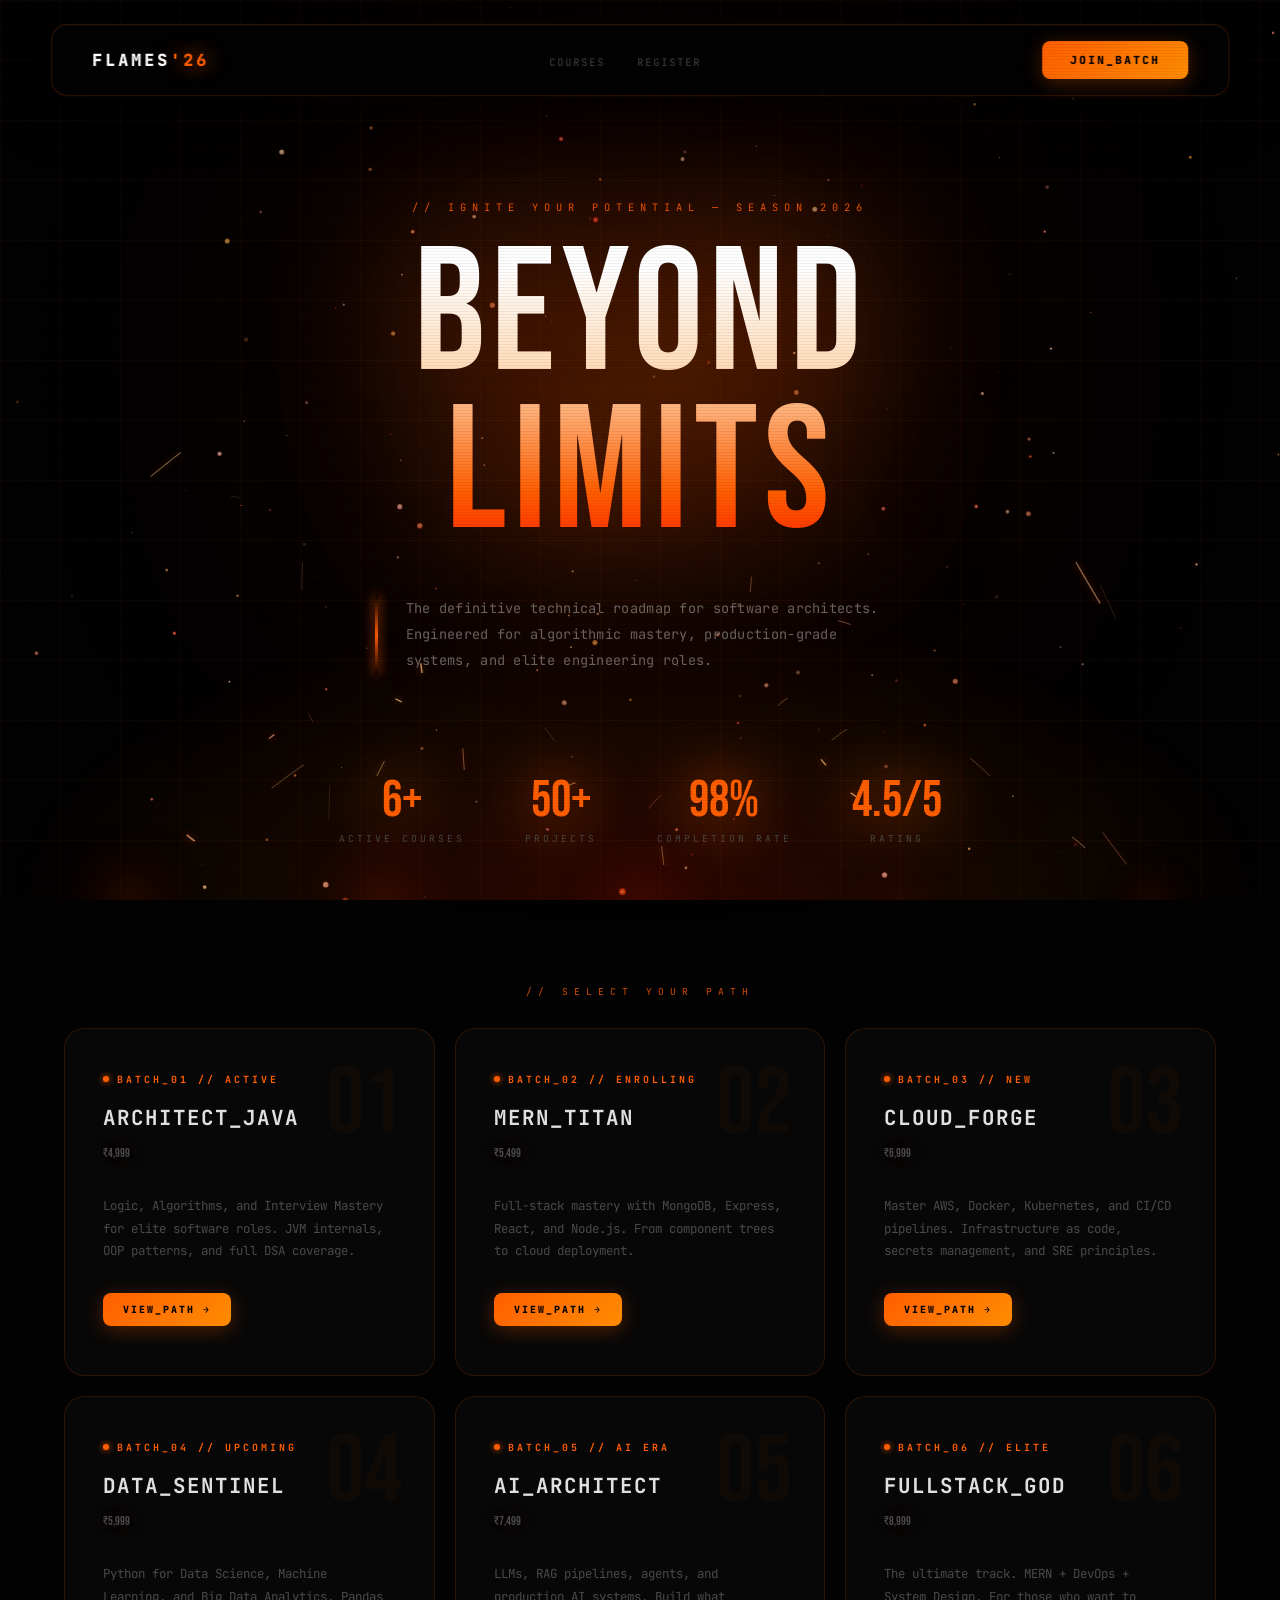
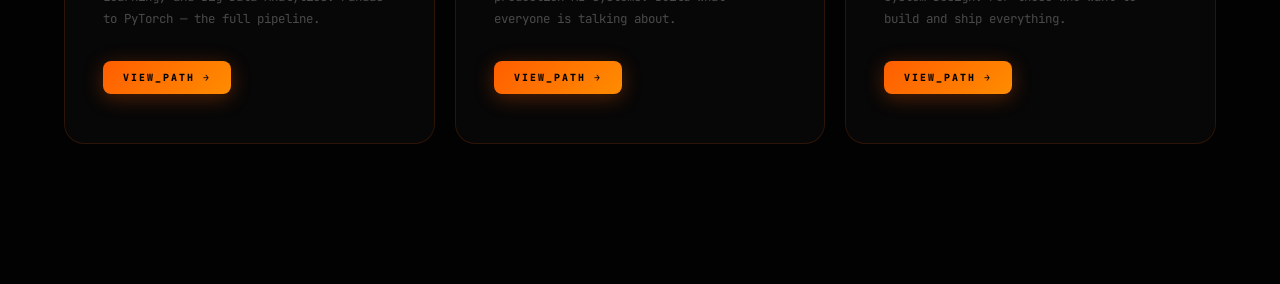
==== index.html @ cedbc9bb "intial commit" ====
<!DOCTYPE html>
<html lang="en">
<head>
    <meta charset="UTF-8">
    <meta name="viewport" content="width=device-width, initial-scale=1.0">
    <title>FLAMES '26 | Technical Hub</title>
    <link rel="stylesheet" href="style.css">
</head>
<body>
    <div class="fire-ground"></div>
    <canvas id="particles-engine"></canvas>

    <nav class="navbar">
        <div class="nav-container">
            <a href="index.html" class="brand-logo">FLAMES<span>'26</span></a>
            <ul class="nav-links">
                <li><a href="#courses">Courses</a></li>
                <li><a href="register.html">Register</a></li>
            </ul>
            <a href="register.html" class="btn-premium">JOIN_BATCH</a>
        </div>
    </nav>

    <header class="hero-section">
        <div class="hero-eyebrow">// Ignite Your Potential — Season 2026</div>
        <h1 class="magma-heading">BEYOND<br>LIMITS</h1>
        <div class="hero-content-wrapper">
            <div class="hero-accent-line"></div>
            <p class="hero-description">The definitive technical roadmap for software architects. Engineered for algorithmic mastery, production-grade systems, and elite engineering roles.</p>
        </div>
        <div class="hero-stats">
            <div class="stat-item">
                <span class="stat-num">6+</span>
                <span class="stat-label">Active Courses</span>
            </div>
            <div class="stat-item">
                <span class="stat-num">50+</span>
                <span class="stat-label">Projects</span>
            </div>
            <div class="stat-item">
                <span class="stat-num">98%</span>
                <span class="stat-label">Completion Rate</span>
            </div>
            <div class="stat-item">
                <span class="stat-num">4.5/5</span>
                <span class="stat-label">Rating</span>
            </div>
        </div>
    </header>

    <div class="section-label" id="courses">// SELECT YOUR PATH</div>

    <section class="fuel-grid-section">
        <div class="fuel-bento-grid">

            <a href="java-dsa.html" class="fuel-card">
                <span class="card-number">01</span>
                <div class="card-meta"><span class="card-dot"></span>BATCH_01 // ACTIVE</div>
                <h3>ARCHITECT_JAVA</h3>
                <p class="price-tag">₹4,999</p>
                <p>Logic, Algorithms, and Interview Mastery for elite software roles. JVM internals, OOP patterns, and full DSA coverage.</p>
                <div class="btn-premium small-btn">VIEW_PATH →</div>
            </a>

            <a href="mern.html" class="fuel-card">
                <span class="card-number">02</span>
                <div class="card-meta"><span class="card-dot"></span>BATCH_02 // ENROLLING</div>
                <h3>MERN_TITAN</h3>
                <p class="price-tag">₹5,499</p>
                <p>Full-stack mastery with MongoDB, Express, React, and Node.js. From component trees to cloud deployment.</p>
                <div class="btn-premium small-btn">VIEW_PATH →</div>
            </a>

            <a href="devops.html" class="fuel-card">
                <span class="card-number">03</span>
                <div class="card-meta"><span class="card-dot"></span>BATCH_03 // NEW</div>
                <h3>CLOUD_FORGE</h3>
                <p class="price-tag">₹6,999</p>
                <p>Master AWS, Docker, Kubernetes, and CI/CD pipelines. Infrastructure as code, secrets management, and SRE principles.</p>
                <div class="btn-premium small-btn">VIEW_PATH →</div>
            </a>

            <a href="python.html" class="fuel-card">
                <span class="card-number">04</span>
                <div class="card-meta"><span class="card-dot"></span>BATCH_04 // UPCOMING</div>
                <h3>DATA_SENTINEL</h3>
                <p class="price-tag">₹5,999</p>
                <p>Python for Data Science, Machine Learning, and Big Data Analytics. Pandas to PyTorch — the full pipeline.</p>
                <div class="btn-premium small-btn">VIEW_PATH →</div>
            </a>

            <a href="ai.html" class="fuel-card">
                <span class="card-number">05</span>
                <div class="card-meta"><span class="card-dot"></span>BATCH_05 // AI ERA</div>
                <h3>AI_ARCHITECT</h3>
                <p class="price-tag">₹7,499</p>
                <p>LLMs, RAG pipelines, agents, and production AI systems. Build what everyone is talking about.</p>
                <div class="btn-premium small-btn">VIEW_PATH →</div>
            </a>

            <a href="fullstack.html" class="fuel-card">
                <span class="card-number">06</span>
                <div class="card-meta"><span class="card-dot"></span>BATCH_06 // ELITE</div>
                <h3>FULLSTACK_GOD</h3>
                <p class="price-tag">₹8,999</p>
                <p>The ultimate track. MERN + DevOps + System Design. For those who want to build and ship everything.</p>
                <div class="btn-premium small-btn">VIEW_PATH →</div>
            </a>

        </div>
    </section>

    <script src="script.js"></script>
</body>
</html>
---- style.css ----
@import url('https://fonts.googleapis.com/css2?family=JetBrains+Mono:wght@400;700;800;900&family=Bebas+Neue&display=swap');

:root {
    --magma: #ff5e00;
    --magma-hot: #ff8c00;
    --magma-core: #ff2200;
    --magma-glow: rgba(255, 94, 0, 0.5);
    --magma-soft: rgba(255, 94, 0, 0.12);
    --bg: #020202;
    --card-bg: rgba(8, 8, 8, 0.9);
    --card-border: rgba(255, 94, 0, 0.15);
    --mono: 'JetBrains Mono', ui-monospace, monospace;
    --display: 'Bebas Neue', sans-serif;
}

* { margin: 0; padding: 0; box-sizing: border-box; }
html { scroll-behavior: smooth; }

body {
    background-color: var(--bg);
    color: #fff;
    font-family: var(--mono);
    overflow-x: hidden;
    min-height: 100vh;
}

/* Deep space grid background */
body::before {
    content: "";
    position: fixed; inset: 0;
    background-image: 
        linear-gradient(rgba(255, 94, 0, 0.03) 1px, transparent 1px),
        linear-gradient(90deg, rgba(255, 94, 0, 0.03) 1px, transparent 1px),
        linear-gradient(rgba(255, 94, 0, 0.01) 1px, transparent 1px),
        linear-gradient(90deg, rgba(255, 94, 0, 0.01) 1px, transparent 1px);
    background-size: 60px 60px, 60px 60px, 12px 12px, 12px 12px;
    pointer-events: none; z-index: 0;
}

/* CRT scanlines */
body::after {
    content: "";
    position: fixed; top: 0; left: 0;
    width: 100vw; height: 100vh;
    background: repeating-linear-gradient(0deg, rgba(0,0,0,0.06) 0px, rgba(0,0,0,0.06) 1px, transparent 1px, transparent 3px);
    pointer-events: none; z-index: 9999;
}

/* Radial ember glow at bottom */
.fire-ground {
    position: fixed;
    bottom: 0; left: 0; right: 0;
    height: 300px;
    background: radial-gradient(ellipse at 50% 100%, rgba(255,40,0,0.18) 0%, rgba(255,94,0,0.07) 40%, transparent 70%);
    pointer-events: none;
    z-index: 0;
}

@keyframes cardEntry {
    from { opacity: 0; transform: translateY(60px) scale(0.95) rotateX(8deg); }
    to { opacity: 1; transform: translateY(0) scale(1) rotateX(0deg); }
}
@keyframes flicker {
    0%, 92%, 100% { opacity: 1; }
    93% { opacity: 0.75; }
    95% { opacity: 1; }
    97% { opacity: 0.85; }
    98% { opacity: 1; }
}
@keyframes glowPulse {
    0%, 100% { box-shadow: 0 0 6px var(--magma), 0 0 12px rgba(255,94,0,0.4); opacity: 1; }
    50% { box-shadow: 0 0 18px var(--magma), 0 0 40px rgba(255,94,0,0.5), 0 0 80px rgba(255,40,0,0.2); opacity: 0.7; }
}
@keyframes floatY {
    0%, 100% { transform: translateY(0px); }
    50% { transform: translateY(-8px); }
}
@keyframes emberRise {
    0% { transform: translateY(0) scale(1); opacity: 0.8; }
    100% { transform: translateY(-120px) scale(0); opacity: 0; }
}

/* NAV */
.navbar {
    height: 72px; width: 92%; max-width: 1300px; position: fixed;
    top: 24px; left: 50%; transform: translateX(-50%); z-index: 1000;
    display: flex; align-items: center; border-radius: 16px;
    border: 1px solid rgba(255, 94, 0, 0.18);
    background: rgba(3, 3, 3, 0.8); backdrop-filter: blur(40px);
    box-shadow: 0 4px 60px rgba(0,0,0,0.8), 0 0 0 1px rgba(255,94,0,0.05), inset 0 1px 0 rgba(255,255,255,0.03);
}
.nav-container { width: 100%; padding: 0 40px; display: flex; justify-content: space-between; align-items: center; }
.brand-logo { font-size: 1.05rem; font-weight: 900; text-decoration: none; color: #fff; font-family: var(--mono); letter-spacing: 3px; animation: flicker 10s infinite; }
.brand-logo span { color: var(--magma); text-shadow: 0 0 20px var(--magma); }
.nav-links { display: flex; gap: 32px; list-style: none; align-items: center; }
.nav-links a { color: #444; text-decoration: none; font-size: 0.65rem; letter-spacing: 2px; text-transform: uppercase; transition: color 0.3s; font-family: var(--mono); }
.nav-links a:hover { color: var(--magma); text-shadow: 0 0 10px var(--magma); }

/* HERO */
.hero-section { 
    padding: 200px 5% 80px; text-align: center; 
    display: flex; flex-direction: column; align-items: center; position: relative; 
    perspective: 1000px;
}
.hero-eyebrow { 
    font-family: var(--mono); font-size: 0.65rem; letter-spacing: 6px; 
    color: var(--magma); text-transform: uppercase; margin-bottom: 24px; 
    opacity: 0.9;
    text-shadow: 0 0 20px rgba(255,94,0,0.6);
}
.magma-heading { 
    font-family: var(--display);
    font-size: clamp(5rem, 16vw, 11rem); font-weight: 400; letter-spacing: 6px; 
    text-transform: uppercase; margin-bottom: 40px; line-height: 0.9;
    background: linear-gradient(to bottom, #ffffff 10%, #ffddbb 40%, var(--magma) 80%, #ff2200 100%);
    -webkit-background-clip: text; -webkit-text-fill-color: transparent;
    filter: drop-shadow(0 0 80px rgba(255,94,0,0.6)) drop-shadow(0 0 160px rgba(255,40,0,0.3));
    animation: flicker 12s infinite;
}
.hero-content-wrapper { display: flex; align-items: center; justify-content: center; gap: 28px; max-width: 700px; margin: 0 auto 50px; }
.hero-accent-line { width: 3px; height: 80px; background: linear-gradient(to bottom, transparent, var(--magma), transparent); flex-shrink: 0; box-shadow: 0 0 12px var(--magma); }
.hero-description { color: #666; text-align: left; font-size: 0.85rem; line-height: 1.9; max-width: 500px; letter-spacing: 0.3px; }

.hero-stats { display: flex; gap: 60px; margin-top: 50px; }
.stat-item { text-align: center; position: relative; }
.stat-num { 
    font-family: var(--display); font-size: 3.2rem; color: var(--magma); display: block; line-height: 1; 
    filter: drop-shadow(0 0 30px rgba(255,94,0,0.8));
    animation: floatY 4s ease-in-out infinite;
}
.stat-item:nth-child(2) .stat-num { animation-delay: 0.5s; }
.stat-item:nth-child(3) .stat-num { animation-delay: 1s; }
.stat-label { font-size: 0.6rem; letter-spacing: 3px; color: #444; text-transform: uppercase; margin-top: 6px; display: block; }

.section-label { text-align: center; font-size: 0.6rem; letter-spacing: 6px; color: var(--magma); text-transform: uppercase; padding: 60px 0 30px; opacity: 0.8; text-shadow: 0 0 20px rgba(255,94,0,0.4); }

/* BENTO GRID */
.fuel-grid-section { padding: 0 5% 140px; max-width: 1300px; margin: 0 auto; position: relative; }
.fuel-bento-grid { display: grid; grid-template-columns: repeat(3, 1fr); gap: 20px; }

.fuel-card { 
    background: var(--card-bg); 
    border: 1px solid var(--card-border); 
    padding: 44px 38px; border-radius: 20px; 
    transition: 0.5s cubic-bezier(0.16, 1, 0.3, 1);
    backdrop-filter: blur(20px); text-decoration: none; display: block;
    animation: cardEntry 0.9s cubic-bezier(0.2, 1, 0.3, 1) backwards;
    position: relative; overflow: hidden;
    transform-style: preserve-3d;
    perspective: 800px;
}

/* Top edge glow line */
.fuel-card::before {
    content: ""; position: absolute; top: 0; left: 10%; right: 10%; height: 1px;
    background: linear-gradient(90deg, transparent, var(--magma), transparent);
    opacity: 0; transition: opacity 0.4s;
    box-shadow: 0 0 8px var(--magma);
}

/* Inner ember radial */
.fuel-card::after {
    content: ""; position: absolute; inset: 0;
    background: radial-gradient(ellipse at 50% 110%, rgba(255,60,0,0.12) 0%, rgba(255,94,0,0.04) 40%, transparent 70%);
    opacity: 0; transition: opacity 0.5s; pointer-events: none;
}

.fuel-card:hover { 
    border-color: rgba(255,94,0,0.4); 
    transform: translateY(-14px) scale(1.02) rotateX(2deg); 
    box-shadow: 
        0 40px 100px rgba(0,0,0,0.95), 
        0 0 60px rgba(255,94,0,0.12),
        0 0 120px rgba(255,40,0,0.05),
        inset 0 1px 0 rgba(255,140,0,0.1);
}
.fuel-card:hover::before { opacity: 1; }
.fuel-card:hover::after { opacity: 1; }

.card-number { 
    position: absolute; top: 28px; right: 32px; 
    font-family: var(--display); font-size: 6rem; 
    color: rgba(255,94,0,0.04); line-height: 1; transition: color 0.4s; 
    user-select: none;
}
.fuel-card:hover .card-number { color: rgba(255,94,0,0.1); }

.card-meta { color: var(--magma); font-family: var(--mono); font-size: 0.62rem; font-weight: 700; letter-spacing: 3px; margin-bottom: 18px; display: flex; align-items: center; gap: 8px; }
.card-dot { width: 6px; height: 6px; background: var(--magma); border-radius: 50%; animation: glowPulse 2s infinite; flex-shrink: 0; box-shadow: 0 0 6px var(--magma); }

.price-tag { color: #fff; font-family: var(--display); font-size: 2.4rem; margin-bottom: 8px; text-shadow: 0 0 30px rgba(255,94,0,0.3); }
.fuel-card h3 { font-size: 1.3rem; margin-bottom: 12px; font-family: var(--mono); color: #e0e0e0; letter-spacing: 2px; }
.fuel-card p { color: #4a4a4a; font-size: 0.78rem; line-height: 1.8; margin-bottom: 30px; }

.btn-premium {
    background: linear-gradient(135deg, var(--magma), #ff8c00);
    color: #000; border: none; border-radius: 8px;
    font-weight: 900; font-family: var(--mono); padding: 12px 28px;
    text-decoration: none; display: inline-block; font-size: 0.7rem;
    letter-spacing: 2px; transition: 0.3s; cursor: pointer; text-transform: uppercase;
    box-shadow: 0 4px 20px rgba(255,94,0,0.3);
    position: relative; overflow: hidden;
}
.btn-premium::before {
    content: ""; position: absolute; top: 0; left: -100%; width: 100%; height: 100%;
    background: linear-gradient(90deg, transparent, rgba(255,255,255,0.25), transparent);
    transition: left 0.4s;
}
.btn-premium:hover { 
    background: linear-gradient(135deg, #fff, #ffddaa);
    box-shadow: 0 0 40px rgba(255,94,0,0.5), 0 0 80px rgba(255,40,0,0.2); 
    transform: translateY(-2px); 
}
.btn-premium:hover::before { left: 100%; }
.small-btn { padding: 10px 20px; font-size: 0.62rem; }
.btn-premium.small { padding: 10px 22px; font-size: 0.65rem; }

.fuel-card:nth-child(1) { animation-delay: 0.1s; }
.fuel-card:nth-child(2) { animation-delay: 0.2s; }
.fuel-card:nth-child(3) { animation-delay: 0.3s; }
.fuel-card:nth-child(4) { animation-delay: 0.4s; }
.fuel-card:nth-child(5) { animation-delay: 0.5s; }
.fuel-card:nth-child(6) { animation-delay: 0.6s; }

#particles-engine { position: fixed; inset: 0; z-index: -1; pointer-events: none; opacity: 0.9; }

@media (max-width: 1024px) { .fuel-bento-grid { grid-template-columns: repeat(2, 1fr); } }
@media (max-width: 640px) {
    .fuel-bento-grid { grid-template-columns: 1fr; }
    .magma-heading { font-size: clamp(4rem, 20vw, 7rem); }
    .hero-stats { gap: 30px; }
    .nav-links { display: none; }
}
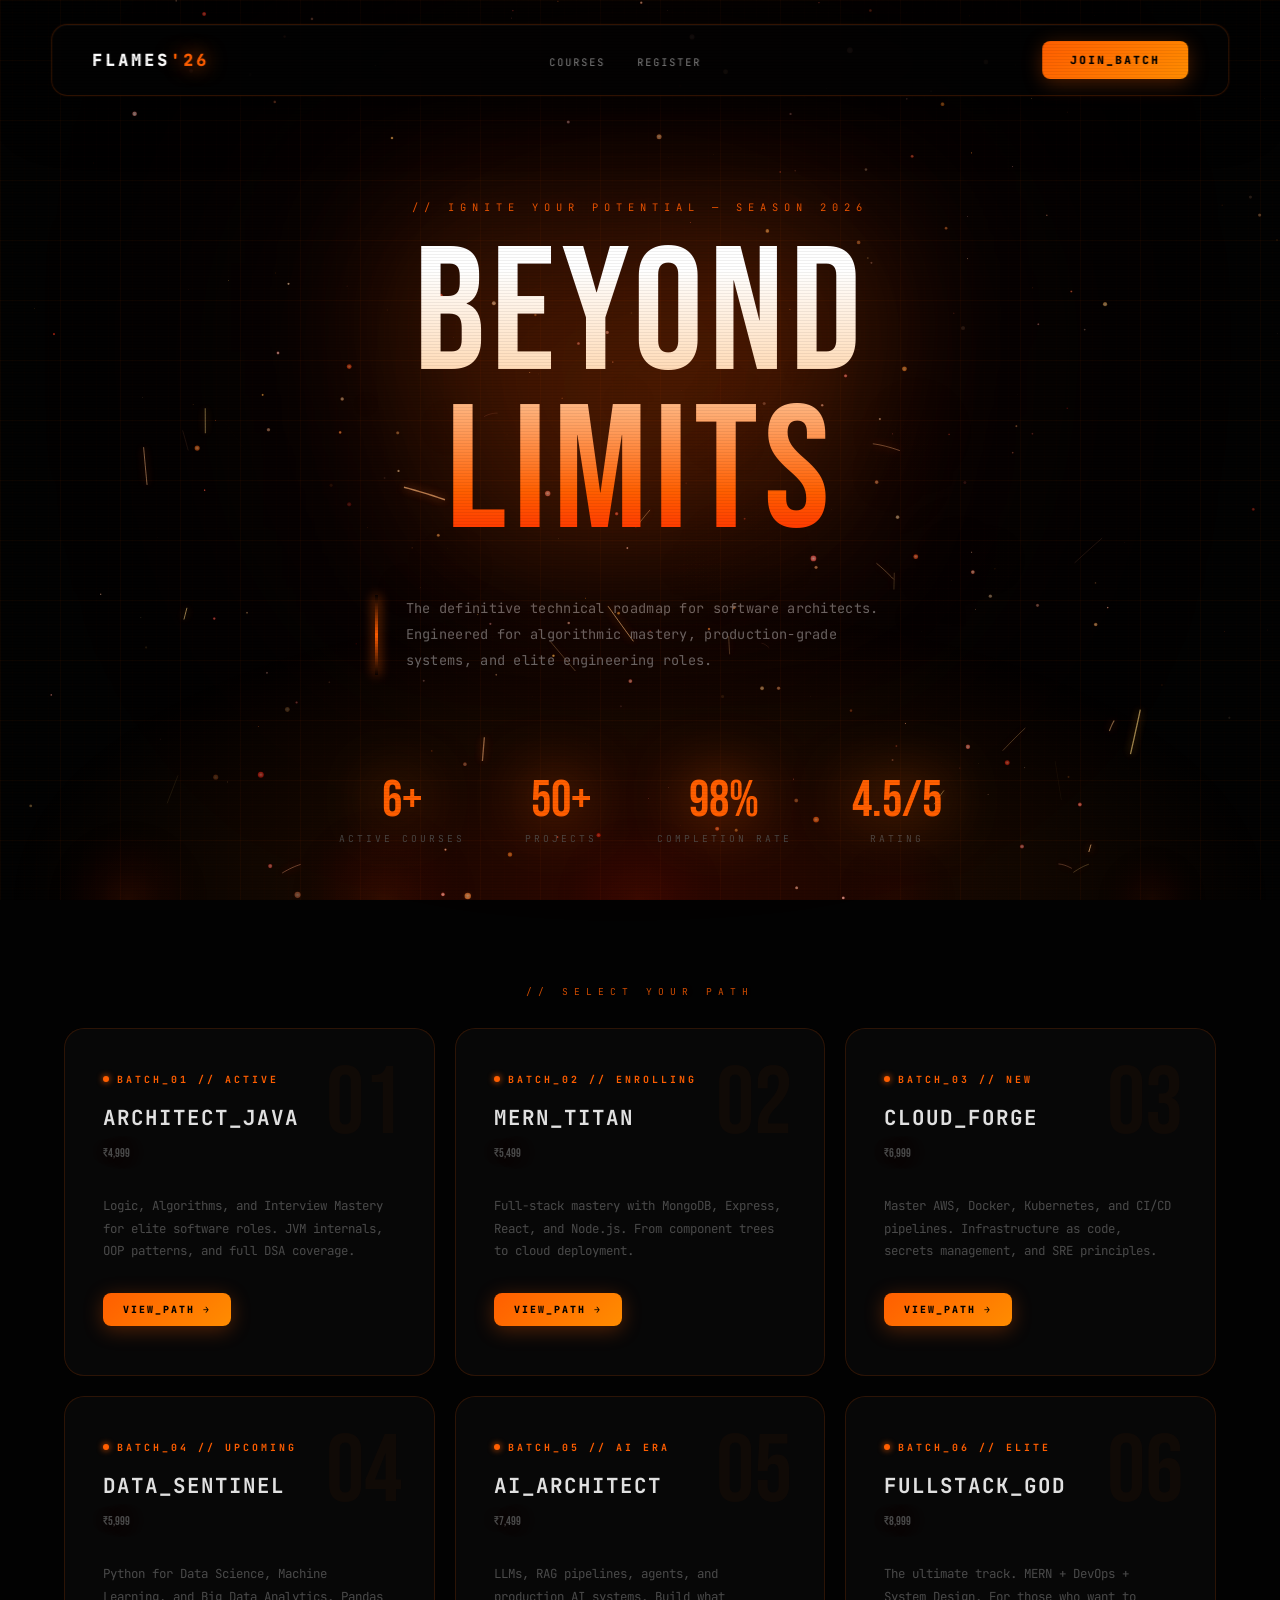
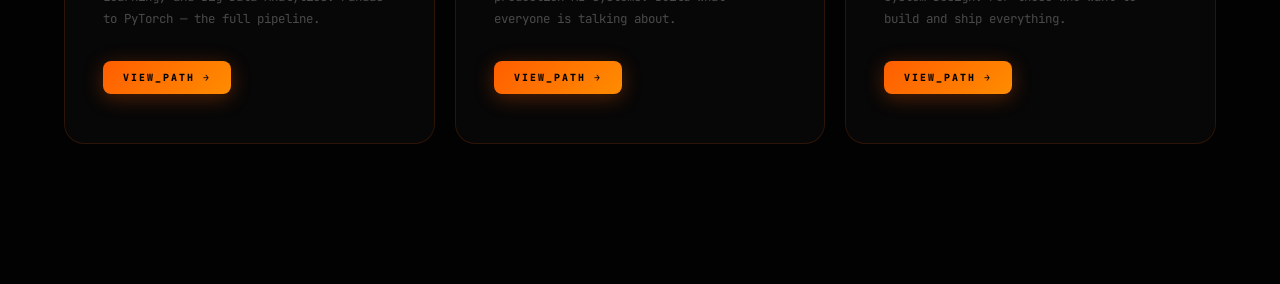
==== commit 5b0417a7: "feat: implement responsive navigation menu and update global layout styles" ====
--- a/index.html
+++ b/index.html
@@ -13,11 +13,19 @@
     <nav class="navbar">
         <div class="nav-container">
             <a href="index.html" class="brand-logo">FLAMES<span>'26</span></a>
+            
+            <div class="nav-toggle" id="mobile-menu">
+                <span class="bar"></span>
+                <span class="bar"></span>
+                <span class="bar"></span>
+            </div>
+
             <ul class="nav-links">
                 <li><a href="#courses">Courses</a></li>
                 <li><a href="register.html">Register</a></li>
+                <li class="mobile-only"><a href="register.html" class="btn-premium">JOIN_BATCH</a></li>
             </ul>
-            <a href="register.html" class="btn-premium">JOIN_BATCH</a>
+            <a href="register.html" class="btn-premium nav-cta">JOIN_BATCH</a>
         </div>
     </nav>
 
--- a/style.css
+++ b/style.css
@@ -14,13 +14,17 @@
 }
 
 * { margin: 0; padding: 0; box-sizing: border-box; }
-html { scroll-behavior: smooth; }
+html, body {
+    overflow-x: hidden;
+    width: 100%;
+    margin: 0;
+    padding: 0;
+}
 
 body {
     background-color: var(--bg);
     color: #fff;
     font-family: var(--mono);
-    overflow-x: hidden;
     min-height: 100vh;
 }
 
@@ -86,15 +90,22 @@
     top: 24px; left: 50%; transform: translateX(-50%); z-index: 1000;
     display: flex; align-items: center; border-radius: 16px;
     border: 1px solid rgba(255, 94, 0, 0.18);
-    background: rgba(3, 3, 3, 0.8); backdrop-filter: blur(40px);
+    background: rgba(3, 3, 3, 0.8); 
+    -webkit-backdrop-filter: blur(40px);
+    backdrop-filter: blur(40px);
     box-shadow: 0 4px 60px rgba(0,0,0,0.8), 0 0 0 1px rgba(255,94,0,0.05), inset 0 1px 0 rgba(255,255,255,0.03);
+    transition: all 0.4s cubic-bezier(0.16, 1, 0.3, 1);
 }
 .nav-container { width: 100%; padding: 0 40px; display: flex; justify-content: space-between; align-items: center; }
 .brand-logo { font-size: 1.05rem; font-weight: 900; text-decoration: none; color: #fff; font-family: var(--mono); letter-spacing: 3px; animation: flicker 10s infinite; }
 .brand-logo span { color: var(--magma); text-shadow: 0 0 20px var(--magma); }
 .nav-links { display: flex; gap: 32px; list-style: none; align-items: center; }
-.nav-links a { color: #444; text-decoration: none; font-size: 0.65rem; letter-spacing: 2px; text-transform: uppercase; transition: color 0.3s; font-family: var(--mono); }
-.nav-links a:hover { color: var(--magma); text-shadow: 0 0 10px var(--magma); }
+.nav-links a { color: #fff; opacity: 0.5; text-decoration: none; font-size: 0.65rem; letter-spacing: 2px; text-transform: uppercase; transition: all 0.3s; font-family: var(--mono); }
+.nav-links a:hover { opacity: 1; color: var(--magma); text-shadow: 0 0 10px var(--magma); }
+
+.nav-toggle { display: none; cursor: pointer; flex-direction: column; gap: 4px; }
+.nav-toggle .bar { width: 20px; height: 1.5px; background: #fff; transition: 0.3s; }
+.mobile-only { display: none; }
 
 /* HERO */
 .hero-section { 
@@ -113,15 +124,26 @@
     font-size: clamp(5rem, 16vw, 11rem); font-weight: 400; letter-spacing: 6px; 
     text-transform: uppercase; margin-bottom: 40px; line-height: 0.9;
     background: linear-gradient(to bottom, #ffffff 10%, #ffddbb 40%, var(--magma) 80%, #ff2200 100%);
-    -webkit-background-clip: text; -webkit-text-fill-color: transparent;
+    -webkit-background-clip: text; 
+    background-clip: text;
+    -webkit-text-fill-color: transparent;
     filter: drop-shadow(0 0 80px rgba(255,94,0,0.6)) drop-shadow(0 0 160px rgba(255,40,0,0.3));
     animation: flicker 12s infinite;
+    max-width: 100vw;
+    overflow: hidden;
 }
 .hero-content-wrapper { display: flex; align-items: center; justify-content: center; gap: 28px; max-width: 700px; margin: 0 auto 50px; }
 .hero-accent-line { width: 3px; height: 80px; background: linear-gradient(to bottom, transparent, var(--magma), transparent); flex-shrink: 0; box-shadow: 0 0 12px var(--magma); }
 .hero-description { color: #666; text-align: left; font-size: 0.85rem; line-height: 1.9; max-width: 500px; letter-spacing: 0.3px; }
 
-.hero-stats { display: flex; gap: 60px; margin-top: 50px; }
+.hero-stats { 
+    display: flex; 
+    gap: 60px; 
+    margin-top: 50px; 
+    flex-wrap: wrap;
+    justify-content: center;
+    max-width: 100vw;
+}
 .stat-item { text-align: center; position: relative; }
 .stat-num { 
     font-family: var(--display); font-size: 3.2rem; color: var(--magma); display: block; line-height: 1; 
@@ -143,7 +165,9 @@
     border: 1px solid var(--card-border); 
     padding: 44px 38px; border-radius: 20px; 
     transition: 0.5s cubic-bezier(0.16, 1, 0.3, 1);
-    backdrop-filter: blur(20px); text-decoration: none; display: block;
+    -webkit-backdrop-filter: blur(20px);
+    backdrop-filter: blur(20px);
+    text-decoration: none; display: block;
     animation: cardEntry 0.9s cubic-bezier(0.2, 1, 0.3, 1) backwards;
     position: relative; overflow: hidden;
     transform-style: preserve-3d;
@@ -181,6 +205,7 @@
     position: absolute; top: 28px; right: 32px; 
     font-family: var(--display); font-size: 6rem; 
     color: rgba(255,94,0,0.04); line-height: 1; transition: color 0.4s; 
+    -webkit-user-select: none;
     user-select: none;
 }
 .fuel-card:hover .card-number { color: rgba(255,94,0,0.1); }
@@ -224,10 +249,58 @@
 
 #particles-engine { position: fixed; inset: 0; z-index: -1; pointer-events: none; opacity: 0.9; }
 
-@media (max-width: 1024px) { .fuel-bento-grid { grid-template-columns: repeat(2, 1fr); } }
-@media (max-width: 640px) {
+@media (max-width: 1024px) { 
+    .fuel-bento-grid { grid-template-columns: repeat(2, 1fr); } 
+}
+
+@media (max-width: 768px) {
+    .navbar { top: 12px; width: 95%; height: 64px; }
+    .nav-container { padding: 0 24px; }
+    
+    .nav-toggle { display: flex; order: 2; }
+    .nav-cta { display: none !important; }
+    
+    .nav-links {
+        position: fixed;
+        top: 0; right: -100%;
+        width: 100%; height: 100vh;
+        background: rgba(2, 2, 2, 0.98);
+        -webkit-backdrop-filter: blur(20px);
+        backdrop-filter: blur(20px);
+        flex-direction: column;
+        justify-content: center;
+        gap: 40px;
+        transition: 0.5s cubic-bezier(0.16, 1, 0.3, 1);
+        z-index: 1001;
+    }
+    
+    .nav-links.active { right: 0; }
+    
+    .nav-links a { font-size: 1.2rem; opacity: 0.8; }
+    .mobile-only { display: block; margin-top: 20px; }
+    
+    .nav-toggle.active .bar:nth-child(1) { transform: translateY(5.5px) rotate(45deg); }
+    .nav-toggle.active .bar:nth-child(2) { opacity: 0; }
+    .nav-toggle.active .bar:nth-child(3) { transform: translateY(-5.5px) rotate(-45deg); }
+
+    .hero-section { padding: 160px 6% 60px; }
+    .hero-content-wrapper { flex-direction: column; text-align: center; gap: 20px; }
+    .hero-accent-line { width: 80px; height: 3px; }
+    .hero-description { text-align: center; font-size: 0.8rem; }
+    
+    .hero-stats { 
+        display: grid; 
+        grid-template-columns: repeat(2, 1fr); 
+        gap: 30px; 
+        width: 100%;
+        max-width: 400px;
+    }
+    .stat-num { font-size: 2.4rem; }
+}
+
+@media (max-width: 480px) {
+    .magma-heading { font-size: clamp(3.5rem, 22vw, 6rem); }
+    .hero-stats { grid-template-columns: 1fr; gap: 20px; }
     .fuel-bento-grid { grid-template-columns: 1fr; }
-    .magma-heading { font-size: clamp(4rem, 20vw, 7rem); }
-    .hero-stats { gap: 30px; }
-    .nav-links { display: none; }
-}
+    .fuel-card { padding: 32px 24px; }
+}
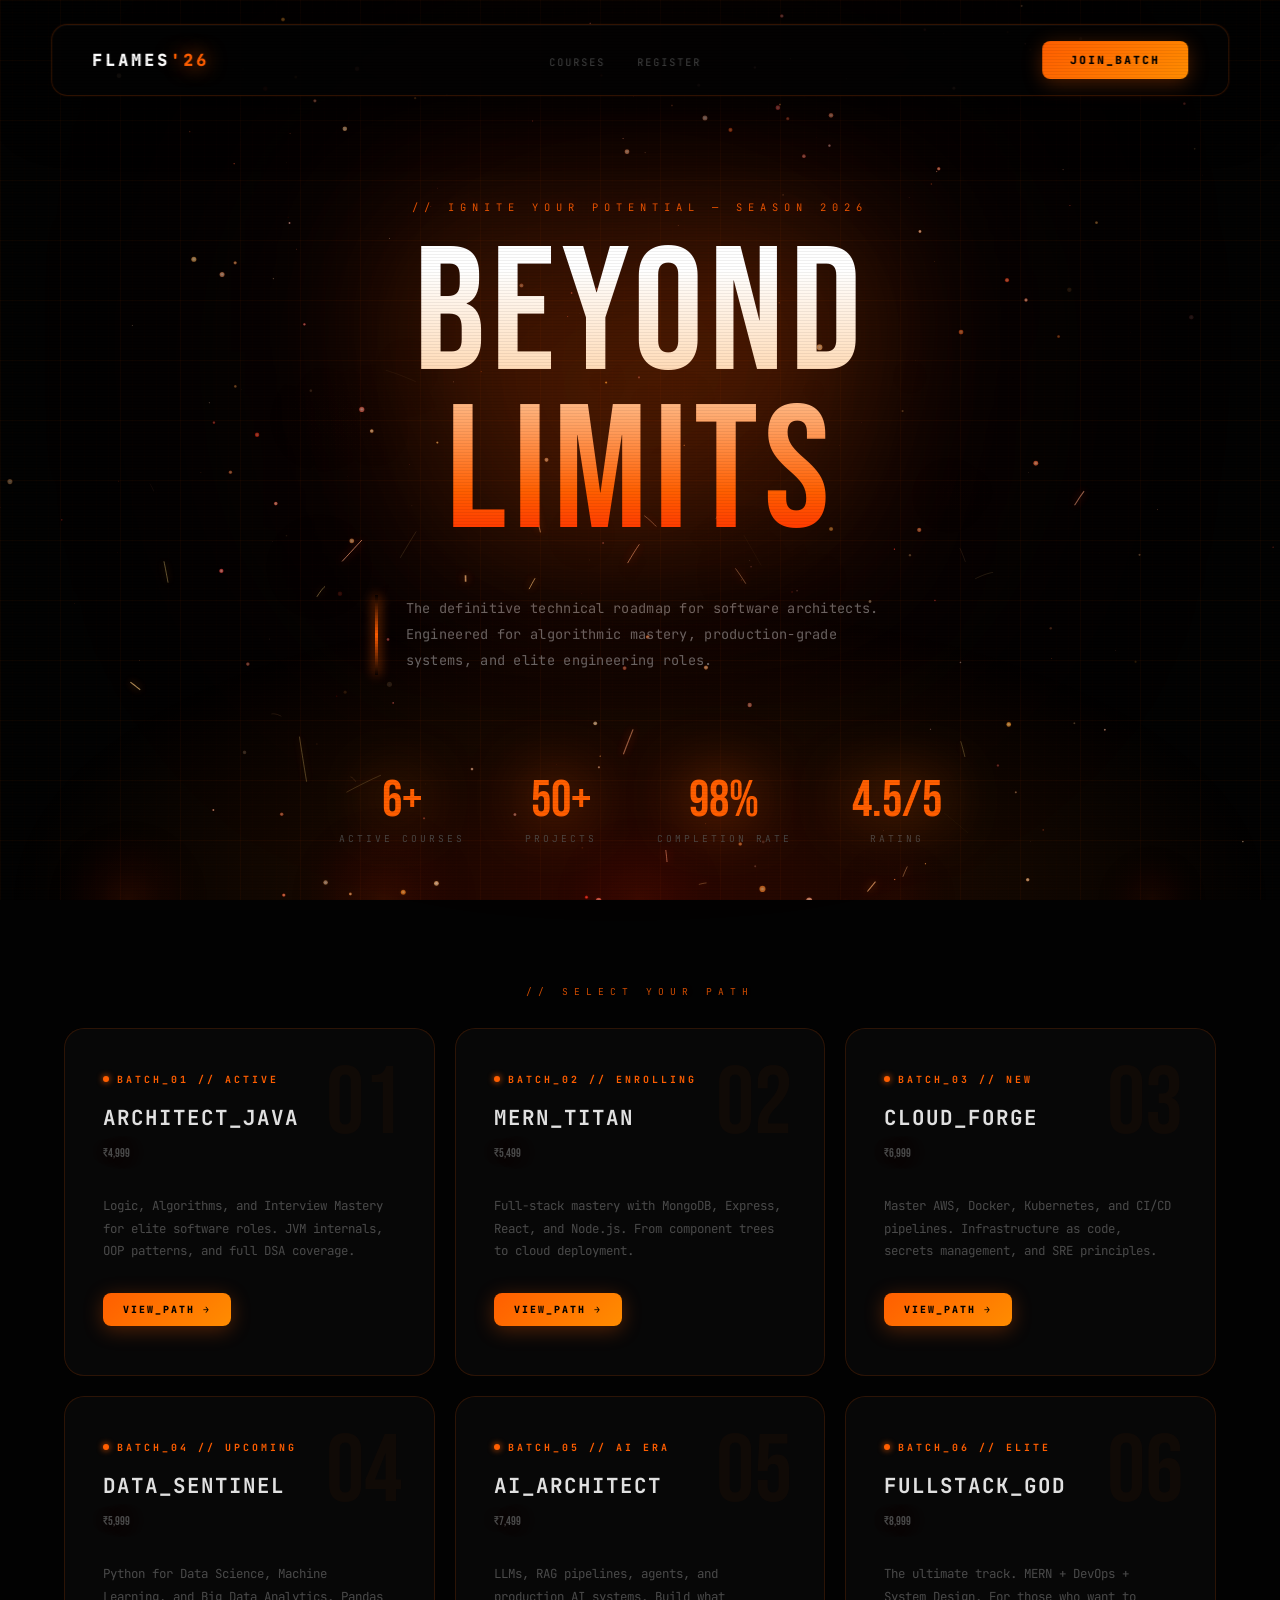
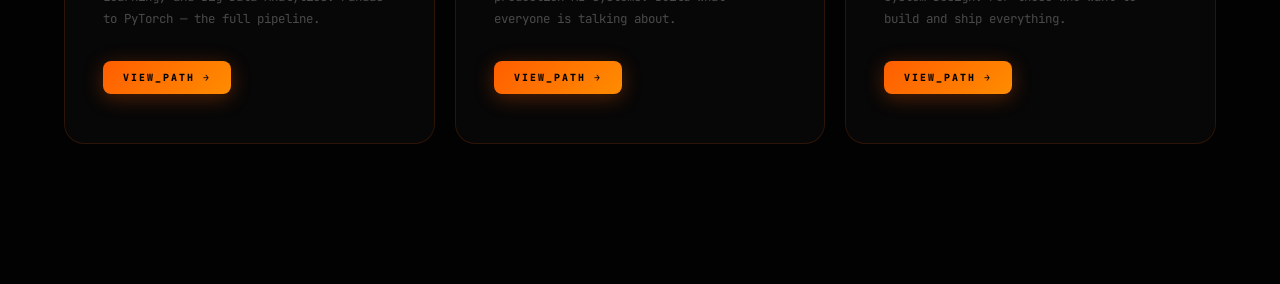
==== commit a20a0b60: "updated roadmap styles" ====
--- a/index.html
+++ b/index.html
@@ -13,19 +13,11 @@
     <nav class="navbar">
         <div class="nav-container">
             <a href="index.html" class="brand-logo">FLAMES<span>'26</span></a>
-            
-            <div class="nav-toggle" id="mobile-menu">
-                <span class="bar"></span>
-                <span class="bar"></span>
-                <span class="bar"></span>
-            </div>
-
             <ul class="nav-links">
                 <li><a href="#courses">Courses</a></li>
                 <li><a href="register.html">Register</a></li>
-                <li class="mobile-only"><a href="register.html" class="btn-premium">JOIN_BATCH</a></li>
             </ul>
-            <a href="register.html" class="btn-premium nav-cta">JOIN_BATCH</a>
+            <a href="register.html" class="btn-premium">JOIN_BATCH</a>
         </div>
     </nav>
 
--- a/style.css
+++ b/style.css
@@ -14,17 +14,13 @@
 }
 
 * { margin: 0; padding: 0; box-sizing: border-box; }
-html, body {
-    overflow-x: hidden;
-    width: 100%;
-    margin: 0;
-    padding: 0;
-}
+html { scroll-behavior: smooth; }
 
 body {
     background-color: var(--bg);
     color: #fff;
     font-family: var(--mono);
+    overflow-x: hidden;
     min-height: 100vh;
 }
 
@@ -90,22 +86,15 @@
     top: 24px; left: 50%; transform: translateX(-50%); z-index: 1000;
     display: flex; align-items: center; border-radius: 16px;
     border: 1px solid rgba(255, 94, 0, 0.18);
-    background: rgba(3, 3, 3, 0.8); 
-    -webkit-backdrop-filter: blur(40px);
-    backdrop-filter: blur(40px);
+    background: rgba(3, 3, 3, 0.8); backdrop-filter: blur(40px);
     box-shadow: 0 4px 60px rgba(0,0,0,0.8), 0 0 0 1px rgba(255,94,0,0.05), inset 0 1px 0 rgba(255,255,255,0.03);
-    transition: all 0.4s cubic-bezier(0.16, 1, 0.3, 1);
 }
 .nav-container { width: 100%; padding: 0 40px; display: flex; justify-content: space-between; align-items: center; }
 .brand-logo { font-size: 1.05rem; font-weight: 900; text-decoration: none; color: #fff; font-family: var(--mono); letter-spacing: 3px; animation: flicker 10s infinite; }
 .brand-logo span { color: var(--magma); text-shadow: 0 0 20px var(--magma); }
 .nav-links { display: flex; gap: 32px; list-style: none; align-items: center; }
-.nav-links a { color: #fff; opacity: 0.5; text-decoration: none; font-size: 0.65rem; letter-spacing: 2px; text-transform: uppercase; transition: all 0.3s; font-family: var(--mono); }
-.nav-links a:hover { opacity: 1; color: var(--magma); text-shadow: 0 0 10px var(--magma); }
-
-.nav-toggle { display: none; cursor: pointer; flex-direction: column; gap: 4px; }
-.nav-toggle .bar { width: 20px; height: 1.5px; background: #fff; transition: 0.3s; }
-.mobile-only { display: none; }
+.nav-links a { color: #444; text-decoration: none; font-size: 0.65rem; letter-spacing: 2px; text-transform: uppercase; transition: color 0.3s; font-family: var(--mono); }
+.nav-links a:hover { color: var(--magma); text-shadow: 0 0 10px var(--magma); }
 
 /* HERO */
 .hero-section { 
@@ -124,26 +113,15 @@
     font-size: clamp(5rem, 16vw, 11rem); font-weight: 400; letter-spacing: 6px; 
     text-transform: uppercase; margin-bottom: 40px; line-height: 0.9;
     background: linear-gradient(to bottom, #ffffff 10%, #ffddbb 40%, var(--magma) 80%, #ff2200 100%);
-    -webkit-background-clip: text; 
-    background-clip: text;
-    -webkit-text-fill-color: transparent;
+    -webkit-background-clip: text; -webkit-text-fill-color: transparent;
     filter: drop-shadow(0 0 80px rgba(255,94,0,0.6)) drop-shadow(0 0 160px rgba(255,40,0,0.3));
     animation: flicker 12s infinite;
-    max-width: 100vw;
-    overflow: hidden;
 }
 .hero-content-wrapper { display: flex; align-items: center; justify-content: center; gap: 28px; max-width: 700px; margin: 0 auto 50px; }
 .hero-accent-line { width: 3px; height: 80px; background: linear-gradient(to bottom, transparent, var(--magma), transparent); flex-shrink: 0; box-shadow: 0 0 12px var(--magma); }
 .hero-description { color: #666; text-align: left; font-size: 0.85rem; line-height: 1.9; max-width: 500px; letter-spacing: 0.3px; }
 
-.hero-stats { 
-    display: flex; 
-    gap: 60px; 
-    margin-top: 50px; 
-    flex-wrap: wrap;
-    justify-content: center;
-    max-width: 100vw;
-}
+.hero-stats { display: flex; gap: 60px; margin-top: 50px; }
 .stat-item { text-align: center; position: relative; }
 .stat-num { 
     font-family: var(--display); font-size: 3.2rem; color: var(--magma); display: block; line-height: 1; 
@@ -165,9 +143,7 @@
     border: 1px solid var(--card-border); 
     padding: 44px 38px; border-radius: 20px; 
     transition: 0.5s cubic-bezier(0.16, 1, 0.3, 1);
-    -webkit-backdrop-filter: blur(20px);
-    backdrop-filter: blur(20px);
-    text-decoration: none; display: block;
+    backdrop-filter: blur(20px); text-decoration: none; display: block;
     animation: cardEntry 0.9s cubic-bezier(0.2, 1, 0.3, 1) backwards;
     position: relative; overflow: hidden;
     transform-style: preserve-3d;
@@ -205,7 +181,6 @@
     position: absolute; top: 28px; right: 32px; 
     font-family: var(--display); font-size: 6rem; 
     color: rgba(255,94,0,0.04); line-height: 1; transition: color 0.4s; 
-    -webkit-user-select: none;
     user-select: none;
 }
 .fuel-card:hover .card-number { color: rgba(255,94,0,0.1); }
@@ -249,58 +224,10 @@
 
 #particles-engine { position: fixed; inset: 0; z-index: -1; pointer-events: none; opacity: 0.9; }
 
-@media (max-width: 1024px) { 
-    .fuel-bento-grid { grid-template-columns: repeat(2, 1fr); } 
-}
-
-@media (max-width: 768px) {
-    .navbar { top: 12px; width: 95%; height: 64px; }
-    .nav-container { padding: 0 24px; }
-    
-    .nav-toggle { display: flex; order: 2; }
-    .nav-cta { display: none !important; }
-    
-    .nav-links {
-        position: fixed;
-        top: 0; right: -100%;
-        width: 100%; height: 100vh;
-        background: rgba(2, 2, 2, 0.98);
-        -webkit-backdrop-filter: blur(20px);
-        backdrop-filter: blur(20px);
-        flex-direction: column;
-        justify-content: center;
-        gap: 40px;
-        transition: 0.5s cubic-bezier(0.16, 1, 0.3, 1);
-        z-index: 1001;
-    }
-    
-    .nav-links.active { right: 0; }
-    
-    .nav-links a { font-size: 1.2rem; opacity: 0.8; }
-    .mobile-only { display: block; margin-top: 20px; }
-    
-    .nav-toggle.active .bar:nth-child(1) { transform: translateY(5.5px) rotate(45deg); }
-    .nav-toggle.active .bar:nth-child(2) { opacity: 0; }
-    .nav-toggle.active .bar:nth-child(3) { transform: translateY(-5.5px) rotate(-45deg); }
-
-    .hero-section { padding: 160px 6% 60px; }
-    .hero-content-wrapper { flex-direction: column; text-align: center; gap: 20px; }
-    .hero-accent-line { width: 80px; height: 3px; }
-    .hero-description { text-align: center; font-size: 0.8rem; }
-    
-    .hero-stats { 
-        display: grid; 
-        grid-template-columns: repeat(2, 1fr); 
-        gap: 30px; 
-        width: 100%;
-        max-width: 400px;
-    }
-    .stat-num { font-size: 2.4rem; }
-}
-
-@media (max-width: 480px) {
-    .magma-heading { font-size: clamp(3.5rem, 22vw, 6rem); }
-    .hero-stats { grid-template-columns: 1fr; gap: 20px; }
+@media (max-width: 1024px) { .fuel-bento-grid { grid-template-columns: repeat(2, 1fr); } }
+@media (max-width: 640px) {
     .fuel-bento-grid { grid-template-columns: 1fr; }
-    .fuel-card { padding: 32px 24px; }
-}
+    .magma-heading { font-size: clamp(4rem, 20vw, 7rem); }
+    .hero-stats { gap: 30px; }
+    .nav-links { display: none; }
+}
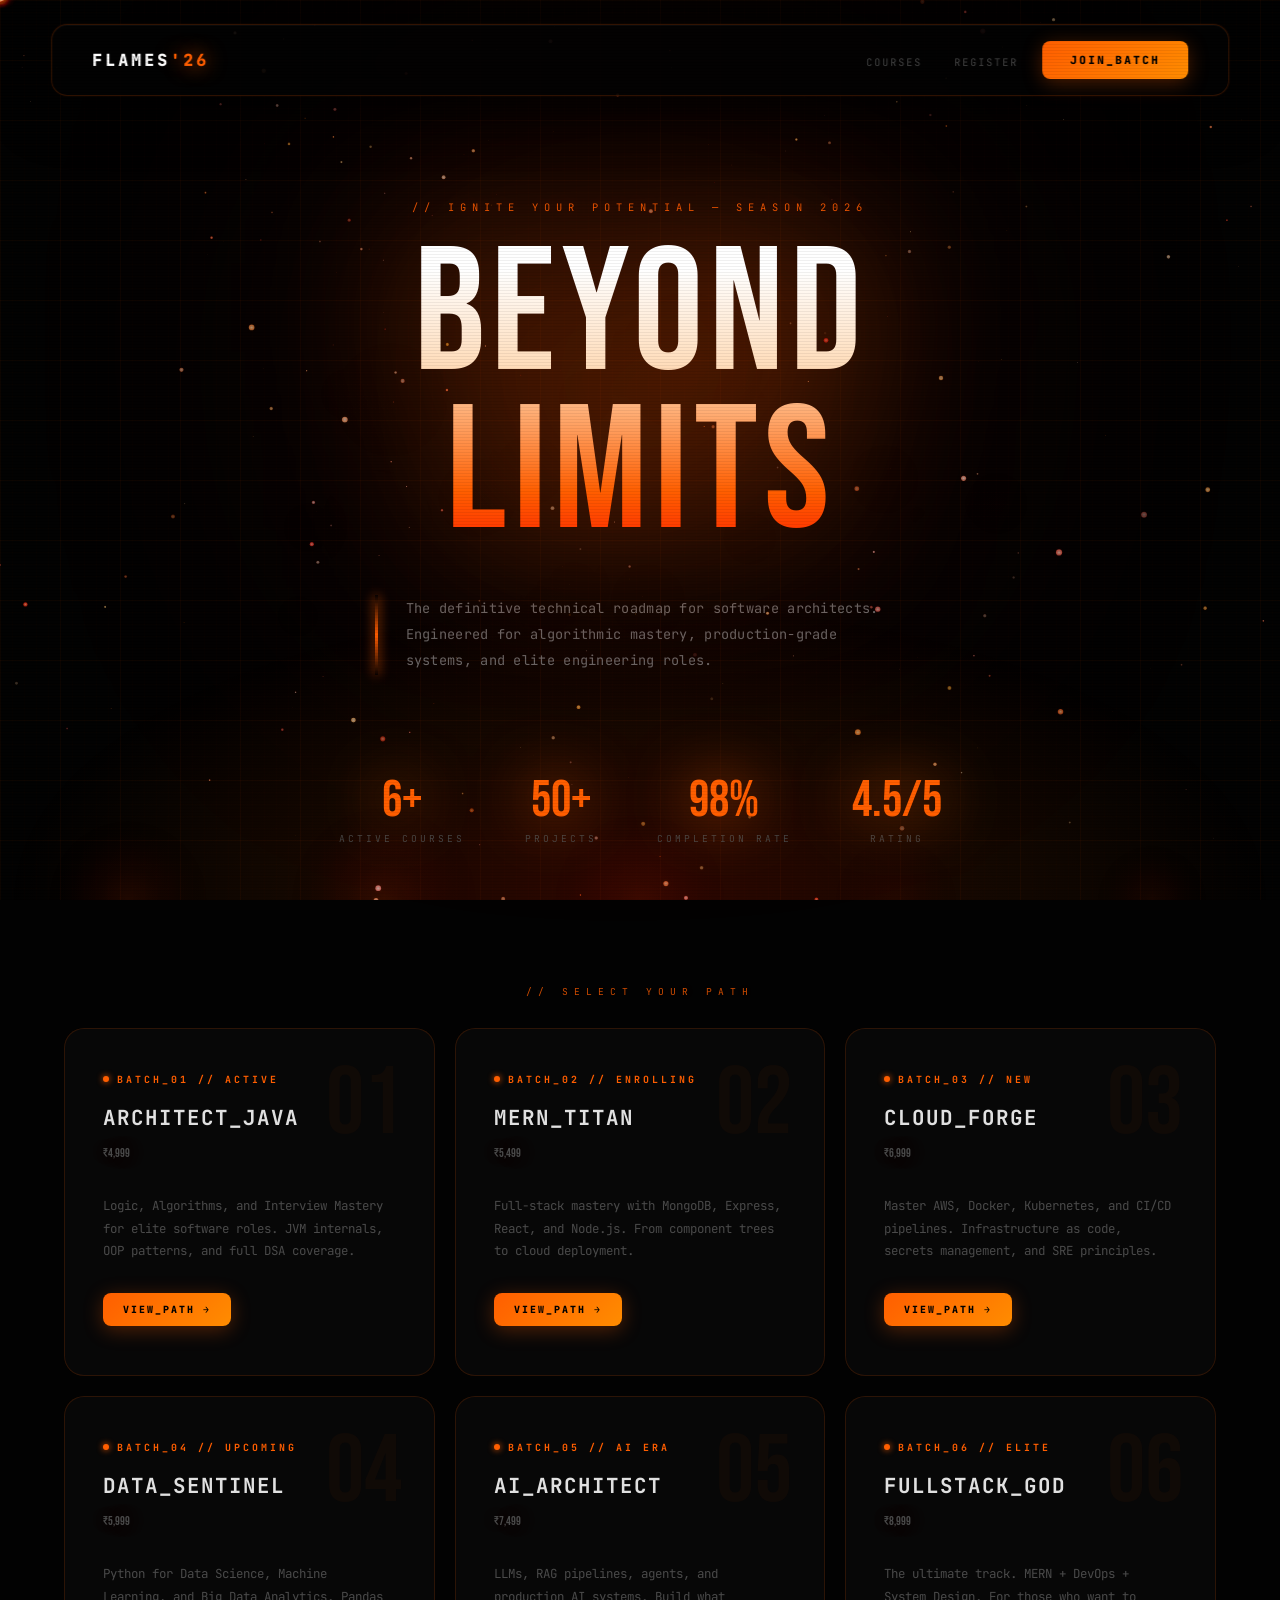
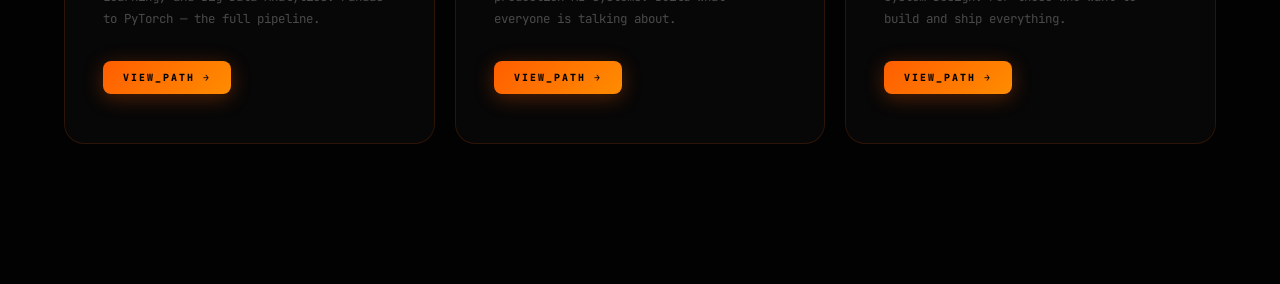
==== commit d518eacb: "feat: implement responsive mobile navigation menu and enhance registration page layout across all pa" ====
--- a/index.html
+++ b/index.html
@@ -13,11 +13,18 @@
     <nav class="navbar">
         <div class="nav-container">
             <a href="index.html" class="brand-logo">FLAMES<span>'26</span></a>
-            <ul class="nav-links">
-                <li><a href="#courses">Courses</a></li>
-                <li><a href="register.html">Register</a></li>
-            </ul>
-            <a href="register.html" class="btn-premium">JOIN_BATCH</a>
+            <button class="nav-toggle" type="button" aria-label="Toggle navigation" aria-expanded="false" aria-controls="site-menu">
+                <span class="nav-toggle-bar"></span>
+                <span class="nav-toggle-bar"></span>
+                <span class="nav-toggle-bar"></span>
+            </button>
+            <div class="nav-menu" id="site-menu">
+                <ul class="nav-links">
+                    <li><a href="#courses">Courses</a></li>
+                    <li><a href="register.html">Register</a></li>
+                </ul>
+                <a href="register.html" class="btn-premium">JOIN_BATCH</a>
+            </div>
         </div>
     </nav>
 
--- a/style.css
+++ b/style.css
@@ -24,6 +24,11 @@
     min-height: 100vh;
 }
 
+img,
+canvas {
+    max-width: 100%;
+}
+
 /* Deep space grid background */
 body::before {
     content: "";
@@ -82,19 +87,72 @@
 
 /* NAV */
 .navbar {
-    height: 72px; width: 92%; max-width: 1300px; position: fixed;
+    min-height: 72px; width: min(92%, 1300px); position: fixed;
     top: 24px; left: 50%; transform: translateX(-50%); z-index: 1000;
     display: flex; align-items: center; border-radius: 16px;
     border: 1px solid rgba(255, 94, 0, 0.18);
     background: rgba(3, 3, 3, 0.8); backdrop-filter: blur(40px);
     box-shadow: 0 4px 60px rgba(0,0,0,0.8), 0 0 0 1px rgba(255,94,0,0.05), inset 0 1px 0 rgba(255,255,255,0.03);
 }
-.nav-container { width: 100%; padding: 0 40px; display: flex; justify-content: space-between; align-items: center; }
+.nav-container {
+    width: 100%;
+    padding: 16px 40px;
+    display: flex;
+    justify-content: space-between;
+    align-items: center;
+    gap: 20px;
+    flex-wrap: wrap;
+}
+.nav-menu {
+    display: flex;
+    align-items: center;
+    gap: 24px;
+    margin-left: auto;
+}
 .brand-logo { font-size: 1.05rem; font-weight: 900; text-decoration: none; color: #fff; font-family: var(--mono); letter-spacing: 3px; animation: flicker 10s infinite; }
 .brand-logo span { color: var(--magma); text-shadow: 0 0 20px var(--magma); }
-.nav-links { display: flex; gap: 32px; list-style: none; align-items: center; }
+.nav-links { display: flex; gap: 32px; list-style: none; align-items: center; flex-wrap: wrap; }
 .nav-links a { color: #444; text-decoration: none; font-size: 0.65rem; letter-spacing: 2px; text-transform: uppercase; transition: color 0.3s; font-family: var(--mono); }
 .nav-links a:hover { color: var(--magma); text-shadow: 0 0 10px var(--magma); }
+.nav-toggle {
+    display: none;
+    width: 48px;
+    height: 48px;
+    align-items: center;
+    justify-content: center;
+    flex-direction: column;
+    gap: 5px;
+    border: 1px solid rgba(255, 94, 0, 0.2);
+    border-radius: 12px;
+    background: rgba(8, 8, 8, 0.9);
+    cursor: pointer;
+    margin-left: auto;
+    transition: border-color 0.3s, box-shadow 0.3s, transform 0.3s;
+}
+.nav-toggle:hover {
+    border-color: rgba(255, 94, 0, 0.45);
+    box-shadow: 0 0 24px rgba(255, 94, 0, 0.14);
+}
+.nav-toggle:focus-visible {
+    outline: 2px solid rgba(255, 94, 0, 0.5);
+    outline-offset: 3px;
+}
+.nav-toggle-bar {
+    width: 18px;
+    height: 2px;
+    background: #fff;
+    border-radius: 999px;
+    transition: transform 0.3s ease, opacity 0.3s ease;
+}
+.nav-toggle[aria-expanded="true"] .nav-toggle-bar:nth-child(1) {
+    transform: translateY(7px) rotate(45deg);
+}
+.nav-toggle[aria-expanded="true"] .nav-toggle-bar:nth-child(2) {
+    opacity: 0;
+}
+.nav-toggle[aria-expanded="true"] .nav-toggle-bar:nth-child(3) {
+    transform: translateY(-7px) rotate(-45deg);
+}
 
 /* HERO */
 .hero-section { 
@@ -117,11 +175,11 @@
     filter: drop-shadow(0 0 80px rgba(255,94,0,0.6)) drop-shadow(0 0 160px rgba(255,40,0,0.3));
     animation: flicker 12s infinite;
 }
-.hero-content-wrapper { display: flex; align-items: center; justify-content: center; gap: 28px; max-width: 700px; margin: 0 auto 50px; }
+.hero-content-wrapper { display: flex; align-items: center; justify-content: center; gap: 28px; max-width: 700px; margin: 0 auto 50px; width: 100%; }
 .hero-accent-line { width: 3px; height: 80px; background: linear-gradient(to bottom, transparent, var(--magma), transparent); flex-shrink: 0; box-shadow: 0 0 12px var(--magma); }
 .hero-description { color: #666; text-align: left; font-size: 0.85rem; line-height: 1.9; max-width: 500px; letter-spacing: 0.3px; }
 
-.hero-stats { display: flex; gap: 60px; margin-top: 50px; }
+.hero-stats { display: flex; gap: 60px; margin-top: 50px; flex-wrap: wrap; justify-content: center; }
 .stat-item { text-align: center; position: relative; }
 .stat-num { 
     font-family: var(--display); font-size: 3.2rem; color: var(--magma); display: block; line-height: 1; 
@@ -136,7 +194,7 @@
 
 /* BENTO GRID */
 .fuel-grid-section { padding: 0 5% 140px; max-width: 1300px; margin: 0 auto; position: relative; }
-.fuel-bento-grid { display: grid; grid-template-columns: repeat(3, 1fr); gap: 20px; }
+.fuel-bento-grid { display: grid; grid-template-columns: repeat(3, minmax(0, 1fr)); gap: 20px; }
 
 .fuel-card { 
     background: var(--card-bg); 
@@ -225,9 +283,193 @@
 #particles-engine { position: fixed; inset: 0; z-index: -1; pointer-events: none; opacity: 0.9; }
 
 @media (max-width: 1024px) { .fuel-bento-grid { grid-template-columns: repeat(2, 1fr); } }
+@media (max-width: 900px) {
+    .navbar {
+        top: 16px;
+        width: min(94%, 1300px);
+    }
+
+    .nav-container {
+        padding: 14px 22px;
+    }
+
+    .hero-section {
+        padding-top: 180px;
+    }
+
+    .hero-stats {
+        gap: 28px 40px;
+    }
+}
+@media (max-width: 720px) {
+    .navbar {
+        min-height: auto;
+    }
+
+    .nav-container {
+        justify-content: space-between;
+        text-align: left;
+        position: relative;
+    }
+
+    .brand-logo {
+        width: auto;
+    }
+
+    .hero-section {
+        padding: 170px 6% 72px;
+    }
+
+    .hero-eyebrow {
+        font-size: 0.58rem;
+        letter-spacing: 4px;
+        line-height: 1.8;
+    }
+
+    .hero-content-wrapper {
+        flex-direction: column;
+        gap: 18px;
+        margin-bottom: 34px;
+    }
+
+    .hero-accent-line {
+        width: 72px;
+        height: 3px;
+        background: linear-gradient(to right, transparent, var(--magma), transparent);
+    }
+
+    .hero-description {
+        text-align: center;
+        font-size: 0.8rem;
+    }
+
+    .hero-stats {
+        width: 100%;
+        gap: 22px;
+    }
+
+    .stat-item {
+        flex: 1 1 140px;
+    }
+
+    .section-label {
+        padding: 36px 5% 24px;
+        line-height: 1.8;
+        letter-spacing: 4px;
+    }
+
+    .fuel-grid-section {
+        padding: 0 6% 96px;
+    }
+
+    .fuel-card {
+        padding: 34px 24px;
+    }
+
+    .card-number {
+        top: 20px;
+        right: 20px;
+        font-size: 4.5rem;
+    }
+
+    .price-tag {
+        font-size: 2rem;
+    }
+}
 @media (max-width: 640px) {
     .fuel-bento-grid { grid-template-columns: 1fr; }
     .magma-heading { font-size: clamp(4rem, 20vw, 7rem); }
-    .hero-stats { gap: 30px; }
-    .nav-links { display: none; }
-}
+    .nav-toggle {
+        display: inline-flex;
+    }
+    .nav-menu {
+        display: none;
+        position: absolute;
+        top: calc(100% + 14px);
+        left: 0;
+        right: 0;
+        margin-left: 0;
+        padding: 18px;
+        background: rgba(5, 5, 5, 0.97);
+        border: 1px solid rgba(255, 94, 0, 0.15);
+        border-radius: 18px;
+        box-shadow: 0 30px 80px rgba(0, 0, 0, 0.6);
+        flex-direction: column;
+        align-items: stretch;
+        gap: 16px;
+    }
+    .navbar.menu-open .nav-menu {
+        display: flex;
+    }
+    .nav-links {
+        flex-direction: column;
+        align-items: stretch;
+        gap: 10px;
+    }
+    .nav-links li,
+    .nav-links a,
+    .nav-menu .btn-premium,
+    .nav-menu .btn-premium.small {
+        width: 100%;
+    }
+    .nav-links a,
+    .nav-menu .btn-premium,
+    .nav-menu .btn-premium.small {
+        display: flex;
+        justify-content: center;
+        align-items: center;
+        min-height: 48px;
+        border-radius: 12px;
+        text-align: center;
+        padding-inline: 20px;
+    }
+    .nav-links a {
+        color: #d4d4d4;
+        background: rgba(255, 255, 255, 0.03);
+        border: 1px solid rgba(255, 255, 255, 0.05);
+    }
+    .nav-links a:hover {
+        color: var(--magma);
+        border-color: rgba(255, 94, 0, 0.2);
+    }
+}
+@media (max-width: 420px) {
+    .navbar {
+        width: min(96%, 1300px);
+    }
+
+    .nav-container {
+        padding-inline: 16px;
+    }
+
+    .brand-logo {
+        font-size: 0.92rem;
+        letter-spacing: 2px;
+    }
+
+    .hero-section {
+        padding-top: 160px;
+    }
+
+    .magma-heading {
+        letter-spacing: 3px;
+    }
+
+    .stat-num {
+        font-size: 2.6rem;
+    }
+
+    .stat-label {
+        letter-spacing: 2px;
+    }
+
+    .fuel-card h3 {
+        font-size: 1.05rem;
+        letter-spacing: 1px;
+        padding-right: 42px;
+    }
+
+    .fuel-card p {
+        font-size: 0.74rem;
+    }
+}
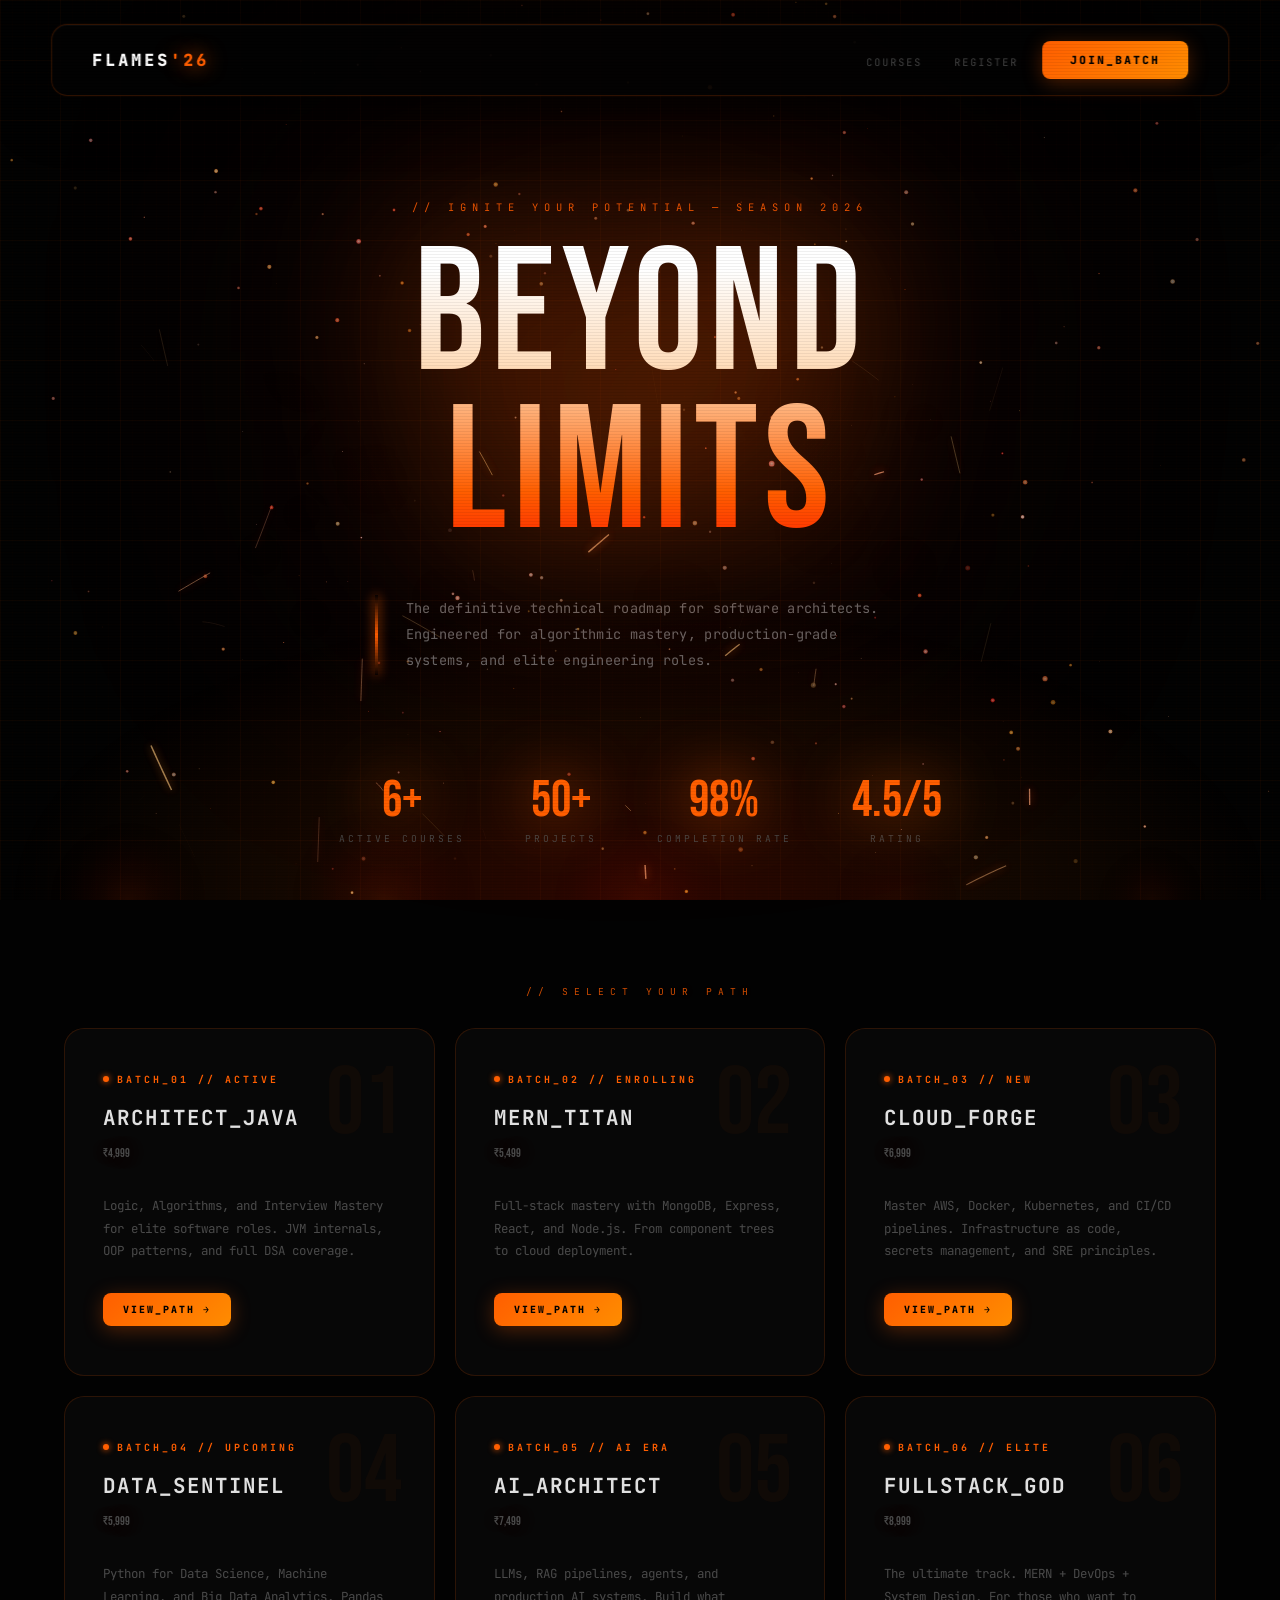
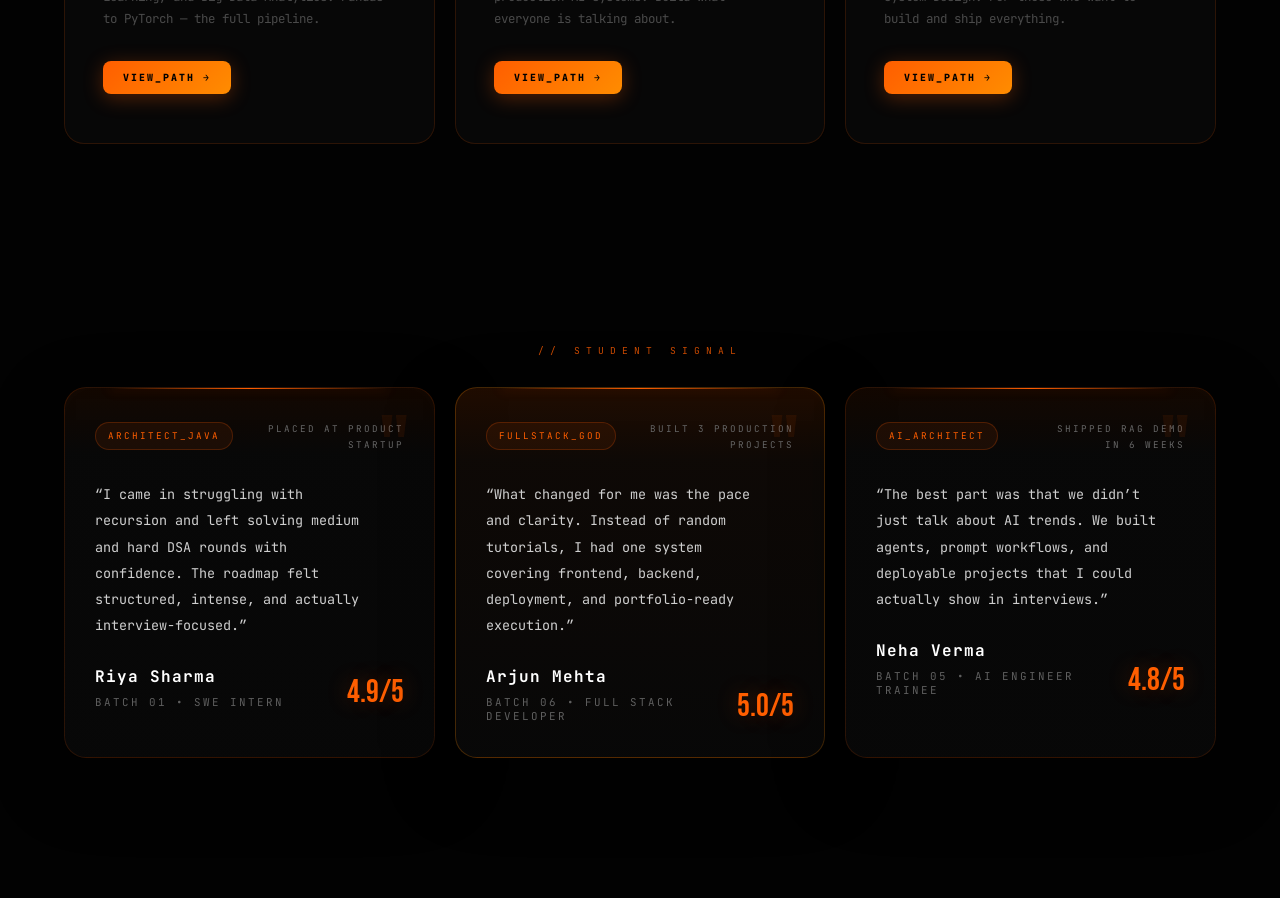
==== commit 396bc28d: "feat: add responsive testimonials section to showcase student success stories" ====
--- a/index.html
+++ b/index.html
@@ -117,6 +117,57 @@
         </div>
     </section>
 
+    <div class="section-label">// STUDENT SIGNAL</div>
+
+    <section class="testimonials-section">
+        <div class="testimonials-grid">
+            <article class="testimonial-card">
+                <div class="testimonial-meta">
+                    <span class="testimonial-badge">ARCHITECT_JAVA</span>
+                    <span class="testimonial-result">Placed at Product Startup</span>
+                </div>
+                <p class="testimonial-quote">“I came in struggling with recursion and left solving medium and hard DSA rounds with confidence. The roadmap felt structured, intense, and actually interview-focused.”</p>
+                <div class="testimonial-footer">
+                    <div>
+                        <h3>Riya Sharma</h3>
+                        <p>Batch 01 • SWE Intern</p>
+                    </div>
+                    <span class="testimonial-score">4.9/5</span>
+                </div>
+            </article>
+
+            <article class="testimonial-card featured-testimonial">
+                <div class="testimonial-meta">
+                    <span class="testimonial-badge">FULLSTACK_GOD</span>
+                    <span class="testimonial-result">Built 3 Production Projects</span>
+                </div>
+                <p class="testimonial-quote">“What changed for me was the pace and clarity. Instead of random tutorials, I had one system covering frontend, backend, deployment, and portfolio-ready execution.”</p>
+                <div class="testimonial-footer">
+                    <div>
+                        <h3>Arjun Mehta</h3>
+                        <p>Batch 06 • Full Stack Developer</p>
+                    </div>
+                    <span class="testimonial-score">5.0/5</span>
+                </div>
+            </article>
+
+            <article class="testimonial-card">
+                <div class="testimonial-meta">
+                    <span class="testimonial-badge">AI_ARCHITECT</span>
+                    <span class="testimonial-result">Shipped RAG Demo in 6 Weeks</span>
+                </div>
+                <p class="testimonial-quote">“The best part was that we didn’t just talk about AI trends. We built agents, prompt workflows, and deployable projects that I could actually show in interviews.”</p>
+                <div class="testimonial-footer">
+                    <div>
+                        <h3>Neha Verma</h3>
+                        <p>Batch 05 • AI Engineer Trainee</p>
+                    </div>
+                    <span class="testimonial-score">4.8/5</span>
+                </div>
+            </article>
+        </div>
+    </section>
+
     <script src="script.js"></script>
 </body>
 </html>
--- a/style.css
+++ b/style.css
@@ -280,6 +280,120 @@
 .fuel-card:nth-child(5) { animation-delay: 0.5s; }
 .fuel-card:nth-child(6) { animation-delay: 0.6s; }
 
+/* TESTIMONIALS */
+.testimonials-section {
+    max-width: 1300px;
+    margin: 0 auto;
+    padding: 0 5% 140px;
+    position: relative;
+}
+.testimonials-grid {
+    display: grid;
+    grid-template-columns: repeat(3, minmax(0, 1fr));
+    gap: 20px;
+}
+.testimonial-card {
+    position: relative;
+    overflow: hidden;
+    border-radius: 22px;
+    padding: 34px 30px;
+    background:
+        linear-gradient(180deg, rgba(255, 94, 0, 0.07) 0%, rgba(8, 8, 8, 0.96) 18%, rgba(8, 8, 8, 0.92) 100%);
+    border: 1px solid rgba(255, 94, 0, 0.14);
+    backdrop-filter: blur(18px);
+    box-shadow: 0 22px 70px rgba(0, 0, 0, 0.45);
+    transition: transform 0.4s ease, border-color 0.4s ease, box-shadow 0.4s ease;
+}
+.testimonial-card::before {
+    content: "";
+    position: absolute;
+    top: 0;
+    left: 12%;
+    right: 12%;
+    height: 1px;
+    background: linear-gradient(90deg, transparent, var(--magma), transparent);
+    box-shadow: 0 0 12px rgba(255, 94, 0, 0.45);
+}
+.testimonial-card::after {
+    content: "\"";
+    position: absolute;
+    top: 18px;
+    right: 24px;
+    font-family: var(--display);
+    font-size: 6rem;
+    line-height: 1;
+    color: rgba(255, 94, 0, 0.08);
+}
+.testimonial-card:hover {
+    transform: translateY(-10px);
+    border-color: rgba(255, 94, 0, 0.28);
+    box-shadow: 0 30px 90px rgba(0, 0, 0, 0.62), 0 0 50px rgba(255, 94, 0, 0.08);
+}
+.featured-testimonial {
+    background:
+        linear-gradient(180deg, rgba(255, 94, 0, 0.12) 0%, rgba(14, 9, 6, 0.98) 20%, rgba(8, 8, 8, 0.94) 100%);
+    border-color: rgba(255, 140, 0, 0.24);
+}
+.testimonial-meta {
+    display: flex;
+    justify-content: space-between;
+    align-items: flex-start;
+    gap: 16px;
+    margin-bottom: 28px;
+}
+.testimonial-badge,
+.testimonial-result {
+    font-size: 0.58rem;
+    letter-spacing: 2px;
+    text-transform: uppercase;
+}
+.testimonial-badge {
+    color: var(--magma);
+    border: 1px solid rgba(255, 94, 0, 0.22);
+    background: rgba(255, 94, 0, 0.08);
+    border-radius: 999px;
+    padding: 7px 12px;
+}
+.testimonial-result {
+    color: #666;
+    text-align: right;
+    max-width: 145px;
+    line-height: 1.7;
+}
+.testimonial-quote {
+    color: #cfcfcf;
+    font-size: 0.84rem;
+    line-height: 1.95;
+    margin-bottom: 28px;
+    padding-right: 24px;
+}
+.testimonial-footer {
+    display: flex;
+    justify-content: space-between;
+    align-items: flex-end;
+    gap: 16px;
+}
+.testimonial-footer h3 {
+    font-size: 1rem;
+    letter-spacing: 1px;
+    color: #fff;
+    margin-bottom: 8px;
+}
+.testimonial-footer p {
+    color: #5f5f5f;
+    font-size: 0.68rem;
+    letter-spacing: 2px;
+    text-transform: uppercase;
+}
+.testimonial-score {
+    font-family: var(--display);
+    font-size: 2rem;
+    line-height: 1;
+    color: var(--magma);
+    text-shadow: 0 0 22px rgba(255, 94, 0, 0.28);
+    flex-shrink: 0;
+}
+
 #particles-engine { position: fixed; inset: 0; z-index: -1; pointer-events: none; opacity: 0.9; }
 
 @media (max-width: 1024px) { .fuel-bento-grid { grid-template-columns: repeat(2, 1fr); } }
@@ -300,6 +414,14 @@
     .hero-stats {
         gap: 28px 40px;
     }
+
+    .testimonials-grid {
+        grid-template-columns: repeat(2, minmax(0, 1fr));
+    }
+
+    .featured-testimonial {
+        grid-column: span 2;
+    }
 }
 @media (max-width: 720px) {
     .navbar {
@@ -362,6 +484,10 @@
         padding: 0 6% 96px;
     }
 
+    .testimonials-section {
+        padding: 0 6% 96px;
+    }
+
     .fuel-card {
         padding: 34px 24px;
     }
@@ -375,9 +501,30 @@
     .price-tag {
         font-size: 2rem;
     }
+
+    .testimonial-card {
+        padding: 30px 22px;
+    }
+
+    .testimonial-meta,
+    .testimonial-footer {
+        flex-direction: column;
+        align-items: flex-start;
+    }
+
+    .testimonial-result {
+        text-align: left;
+        max-width: none;
+    }
+
+    .testimonial-quote {
+        padding-right: 0;
+    }
 }
 @media (max-width: 640px) {
     .fuel-bento-grid { grid-template-columns: 1fr; }
+    .testimonials-grid { grid-template-columns: 1fr; }
+    .featured-testimonial { grid-column: auto; }
     .magma-heading { font-size: clamp(4rem, 20vw, 7rem); }
     .nav-toggle {
         display: inline-flex;
@@ -472,4 +619,13 @@
     .fuel-card p {
         font-size: 0.74rem;
     }
-}
+
+    .testimonial-quote {
+        font-size: 0.78rem;
+        line-height: 1.85;
+    }
+
+    .testimonial-score {
+        font-size: 1.7rem;
+    }
+}
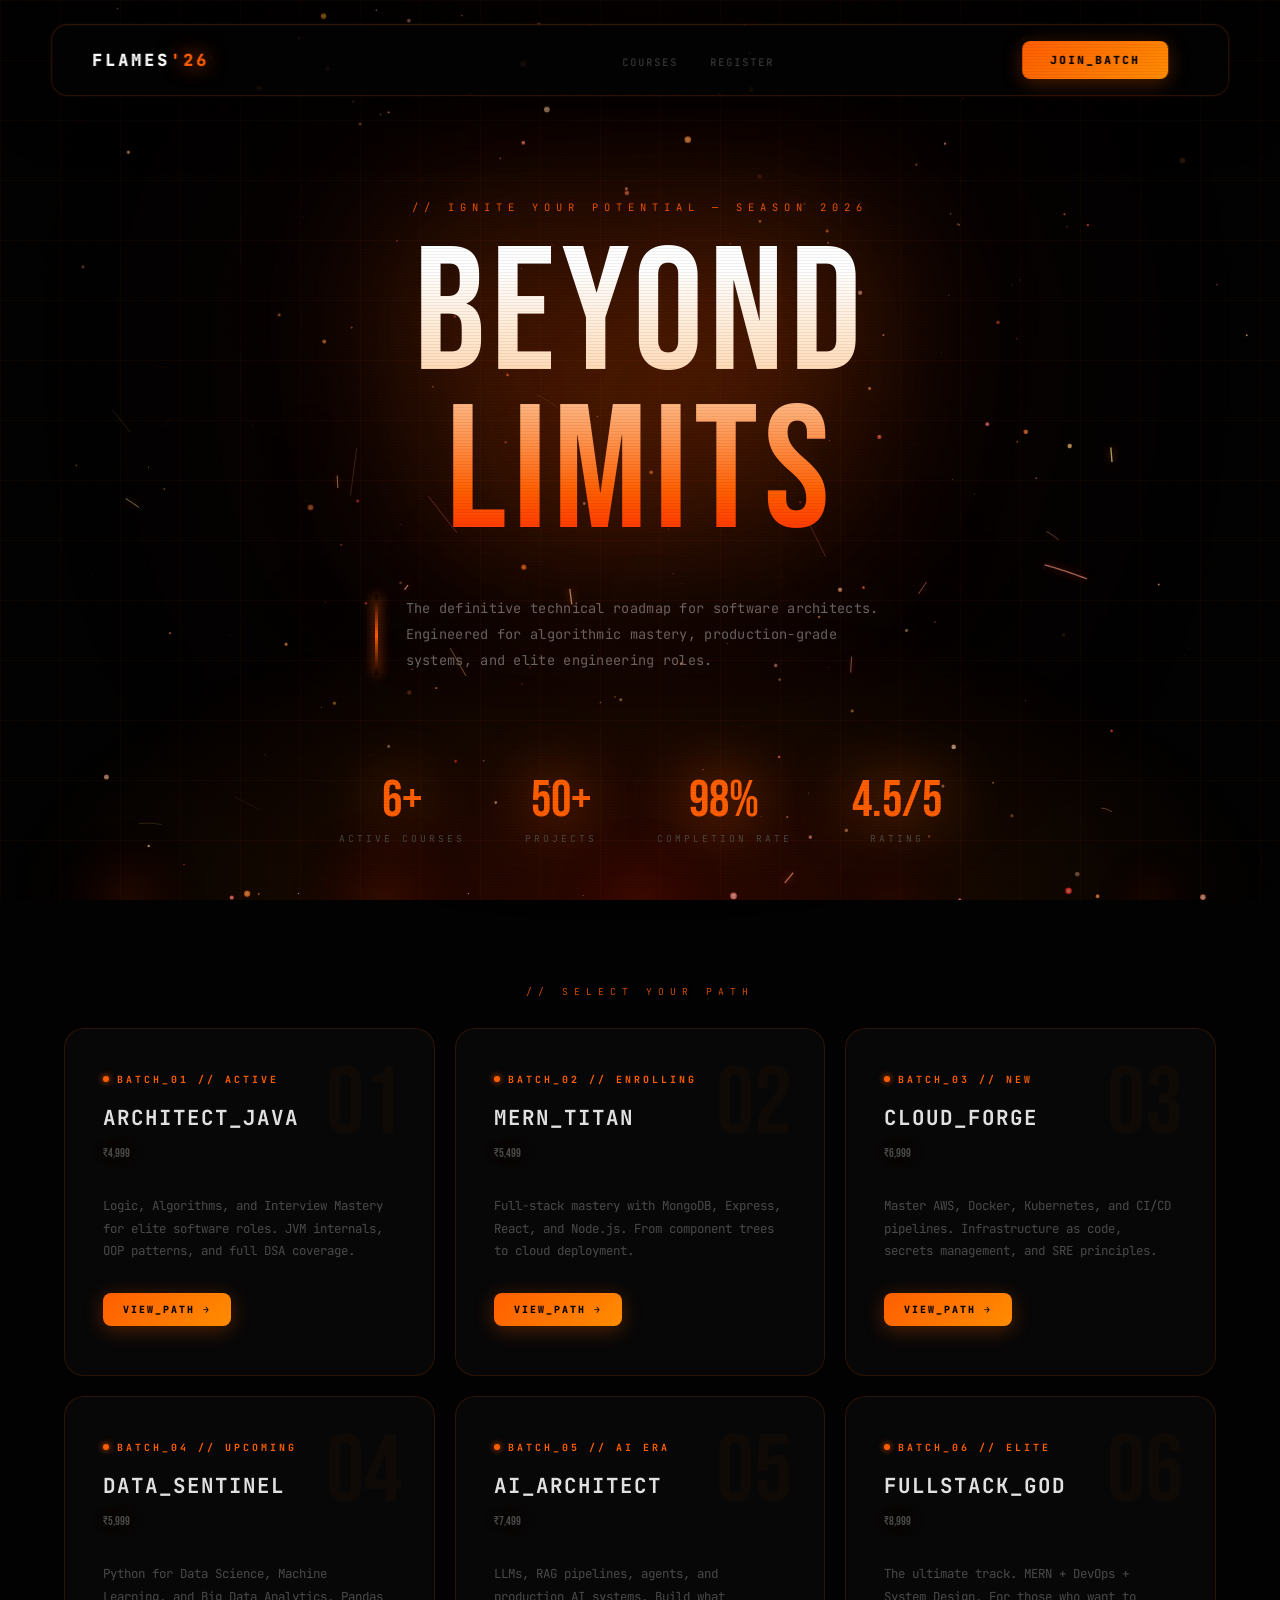
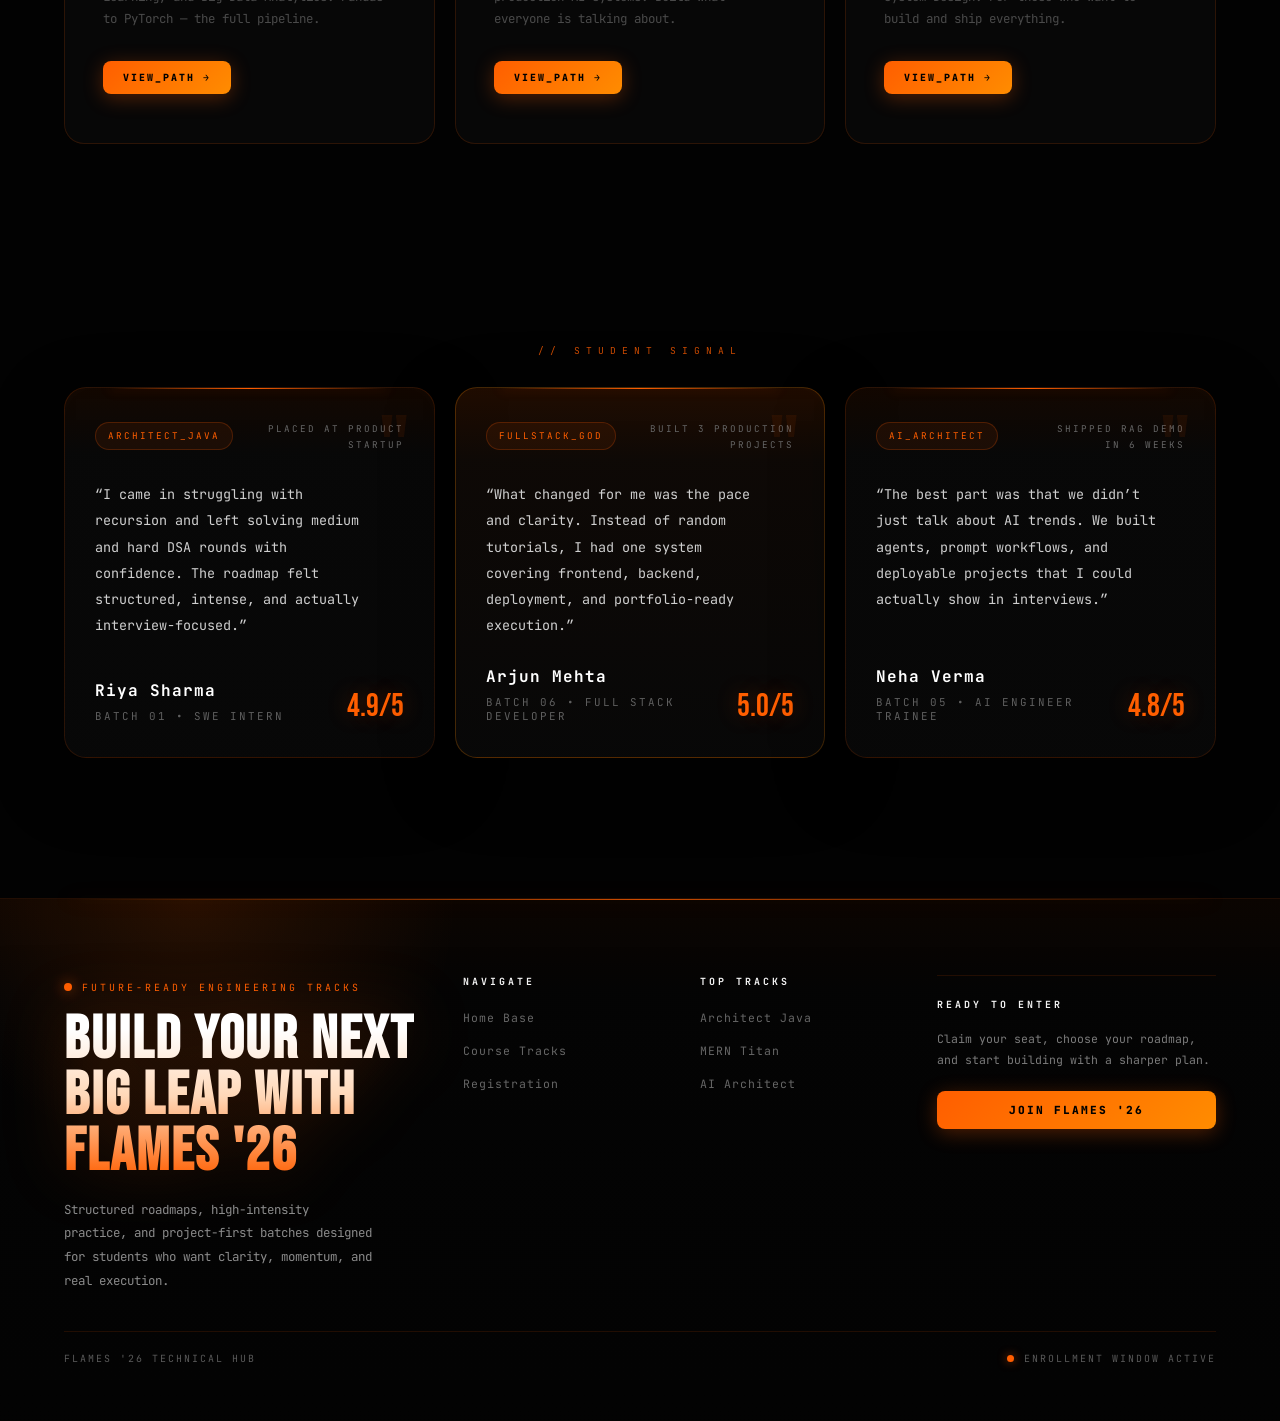
==== commit c01be1af: "feat: add consistent site-wide footer component to all pages and define associated styles" ====
--- a/index.html
+++ b/index.html
@@ -169,5 +169,42 @@
     </section>
 
     <script src="script.js"></script>
+    <footer class="site-footer">
+        <div class="footer-shell">
+            <div class="footer-grid">
+                <div class="footer-brand">
+                    <div class="footer-kicker">Future-ready engineering tracks</div>
+                    <h2 class="footer-title">Build your next big leap with FLAMES '26</h2>
+                    <p class="footer-copy">Structured roadmaps, high-intensity practice, and project-first batches designed for students who want clarity, momentum, and real execution.</p>
+                </div>
+                <div>
+                    <h3 class="footer-heading">Navigate</h3>
+                    <ul class="footer-links">
+                        <li><a href="index.html">Home Base</a></li>
+                        <li><a href="index.html#courses">Course Tracks</a></li>
+                        <li><a href="register.html">Registration</a></li>
+                    </ul>
+                </div>
+                <div>
+                    <h3 class="footer-heading">Top Tracks</h3>
+                    <ul class="footer-links">
+                        <li><a href="java-dsa.html">Architect Java</a></li>
+                        <li><a href="mern.html">MERN Titan</a></li>
+                        <li><a href="ai.html">AI Architect</a></li>
+                    </ul>
+                </div>
+                <div class="footer-cta">
+                    <h3 class="footer-heading">Ready To Enter</h3>
+                    <p class="footer-link-note">Claim your seat, choose your roadmap, and start building with a sharper plan.</p>
+                    <a href="register.html" class="btn-premium">Join FLAMES '26</a>
+                </div>
+            </div>
+            <div class="footer-bottom">
+                <span>FLAMES '26 Technical Hub</span>
+                <span class="footer-status">Enrollment window active</span>
+            </div>
+        </div>
+    </footer>
 </body>
 </html>
+
--- a/style.css
+++ b/style.css
@@ -13,8 +13,15 @@
     --display: 'Bebas Neue', sans-serif;
 }
 
-* { margin: 0; padding: 0; box-sizing: border-box; }
-html { scroll-behavior: smooth; }
+* {
+    margin: 0;
+    padding: 0;
+    box-sizing: border-box;
+}
+
+html {
+    scroll-behavior: smooth;
+}
 
 body {
     background-color: var(--bg);
@@ -32,88 +39,207 @@
 /* Deep space grid background */
 body::before {
     content: "";
-    position: fixed; inset: 0;
-    background-image: 
+    position: fixed;
+    inset: 0;
+    background-image:
         linear-gradient(rgba(255, 94, 0, 0.03) 1px, transparent 1px),
         linear-gradient(90deg, rgba(255, 94, 0, 0.03) 1px, transparent 1px),
         linear-gradient(rgba(255, 94, 0, 0.01) 1px, transparent 1px),
         linear-gradient(90deg, rgba(255, 94, 0, 0.01) 1px, transparent 1px);
     background-size: 60px 60px, 60px 60px, 12px 12px, 12px 12px;
-    pointer-events: none; z-index: 0;
+    pointer-events: none;
+    z-index: 0;
 }
 
 /* CRT scanlines */
 body::after {
     content: "";
-    position: fixed; top: 0; left: 0;
-    width: 100vw; height: 100vh;
-    background: repeating-linear-gradient(0deg, rgba(0,0,0,0.06) 0px, rgba(0,0,0,0.06) 1px, transparent 1px, transparent 3px);
-    pointer-events: none; z-index: 9999;
+    position: fixed;
+    top: 0;
+    left: 0;
+    width: 100vw;
+    height: 100vh;
+    background: repeating-linear-gradient(0deg, rgba(0, 0, 0, 0.06) 0px, rgba(0, 0, 0, 0.06) 1px, transparent 1px, transparent 3px);
+    pointer-events: none;
+    z-index: 9999;
 }
 
 /* Radial ember glow at bottom */
 .fire-ground {
     position: fixed;
-    bottom: 0; left: 0; right: 0;
+    bottom: 0;
+    left: 0;
+    right: 0;
     height: 300px;
-    background: radial-gradient(ellipse at 50% 100%, rgba(255,40,0,0.18) 0%, rgba(255,94,0,0.07) 40%, transparent 70%);
+    background: radial-gradient(ellipse at 50% 100%, rgba(255, 40, 0, 0.18) 0%, rgba(255, 94, 0, 0.07) 40%, transparent 70%);
     pointer-events: none;
     z-index: 0;
 }
 
 @keyframes cardEntry {
-    from { opacity: 0; transform: translateY(60px) scale(0.95) rotateX(8deg); }
-    to { opacity: 1; transform: translateY(0) scale(1) rotateX(0deg); }
-}
+    from {
+        opacity: 0;
+        transform: translateY(60px) scale(0.95) rotateX(8deg);
+    }
+
+    to {
+        opacity: 1;
+        transform: translateY(0) scale(1) rotateX(0deg);
+    }
+}
+
 @keyframes flicker {
-    0%, 92%, 100% { opacity: 1; }
-    93% { opacity: 0.75; }
-    95% { opacity: 1; }
-    97% { opacity: 0.85; }
-    98% { opacity: 1; }
-}
+
+    0%,
+    92%,
+    100% {
+        opacity: 1;
+    }
+
+    93% {
+        opacity: 0.75;
+    }
+
+    95% {
+        opacity: 1;
+    }
+
+    97% {
+        opacity: 0.85;
+    }
+
+    98% {
+        opacity: 1;
+    }
+}
+
 @keyframes glowPulse {
-    0%, 100% { box-shadow: 0 0 6px var(--magma), 0 0 12px rgba(255,94,0,0.4); opacity: 1; }
-    50% { box-shadow: 0 0 18px var(--magma), 0 0 40px rgba(255,94,0,0.5), 0 0 80px rgba(255,40,0,0.2); opacity: 0.7; }
-}
+
+    0%,
+    100% {
+        box-shadow: 0 0 6px var(--magma), 0 0 12px rgba(255, 94, 0, 0.4);
+        opacity: 1;
+    }
+
+    50% {
+        box-shadow: 0 0 18px var(--magma), 0 0 40px rgba(255, 94, 0, 0.5), 0 0 80px rgba(255, 40, 0, 0.2);
+        opacity: 0.7;
+    }
+}
+
 @keyframes floatY {
-    0%, 100% { transform: translateY(0px); }
-    50% { transform: translateY(-8px); }
-}
+
+    0%,
+    100% {
+        transform: translateY(0px);
+    }
+
+    50% {
+        transform: translateY(-8px);
+    }
+}
+
 @keyframes emberRise {
-    0% { transform: translateY(0) scale(1); opacity: 0.8; }
-    100% { transform: translateY(-120px) scale(0); opacity: 0; }
+    0% {
+        transform: translateY(0) scale(1);
+        opacity: 0.8;
+    }
+
+    100% {
+        transform: translateY(-120px) scale(0);
+        opacity: 0;
+    }
 }
 
 /* NAV */
 .navbar {
-    min-height: 72px; width: min(92%, 1300px); position: fixed;
-    top: 24px; left: 50%; transform: translateX(-50%); z-index: 1000;
-    display: flex; align-items: center; border-radius: 16px;
+    min-height: 72px;
+    width: min(92%, 1300px);
+    position: fixed;
+    top: 24px;
+    left: 50%;
+    transform: translateX(-50%);
+    z-index: 1000;
+    display: flex;
+    align-items: center;
+    border-radius: 16px;
     border: 1px solid rgba(255, 94, 0, 0.18);
-    background: rgba(3, 3, 3, 0.8); backdrop-filter: blur(40px);
-    box-shadow: 0 4px 60px rgba(0,0,0,0.8), 0 0 0 1px rgba(255,94,0,0.05), inset 0 1px 0 rgba(255,255,255,0.03);
-}
+    background: rgba(3, 3, 3, 0.8);
+    backdrop-filter: blur(40px);
+    box-shadow: 0 4px 60px rgba(0, 0, 0, 0.8), 0 0 0 1px rgba(255, 94, 0, 0.05), inset 0 1px 0 rgba(255, 255, 255, 0.03);
+}
+
 .nav-container {
     width: 100%;
     padding: 16px 40px;
-    display: flex;
-    justify-content: space-between;
+    display: grid;
+    grid-template-columns: auto 1fr auto;
     align-items: center;
     gap: 20px;
-    flex-wrap: wrap;
-}
+}
+
 .nav-menu {
-    display: flex;
+    display: grid;
+    grid-template-columns: 1fr auto 1fr;
     align-items: center;
     gap: 24px;
-    margin-left: auto;
-}
-.brand-logo { font-size: 1.05rem; font-weight: 900; text-decoration: none; color: #fff; font-family: var(--mono); letter-spacing: 3px; animation: flicker 10s infinite; }
-.brand-logo span { color: var(--magma); text-shadow: 0 0 20px var(--magma); }
-.nav-links { display: flex; gap: 32px; list-style: none; align-items: center; flex-wrap: wrap; }
-.nav-links a { color: #444; text-decoration: none; font-size: 0.65rem; letter-spacing: 2px; text-transform: uppercase; transition: color 0.3s; font-family: var(--mono); }
-.nav-links a:hover { color: var(--magma); text-shadow: 0 0 10px var(--magma); }
+    justify-self: stretch;
+}
+
+.nav-menu::before {
+    content: "";
+}
+
+.nav-menu .nav-links {
+    grid-column: 2;
+}
+
+.nav-menu .btn-premium,
+.nav-menu .btn-premium.small {
+    grid-column: 3;
+    justify-self: end;
+}
+
+.brand-logo {
+    font-size: 1.05rem;
+    font-weight: 900;
+    text-decoration: none;
+    color: #fff;
+    font-family: var(--mono);
+    letter-spacing: 3px;
+    animation: flicker 10s infinite;
+}
+
+.brand-logo span {
+    color: var(--magma);
+    text-shadow: 0 0 20px var(--magma);
+}
+
+.nav-links {
+    display: flex;
+    gap: 32px;
+    list-style: none;
+    align-items: center;
+    flex-wrap: wrap;
+    justify-content: center;
+    flex: 1;
+}
+
+.nav-links a {
+    color: #444;
+    text-decoration: none;
+    font-size: 0.65rem;
+    letter-spacing: 2px;
+    text-transform: uppercase;
+    transition: color 0.3s;
+    font-family: var(--mono);
+}
+
+.nav-links a:hover {
+    color: var(--magma);
+    text-shadow: 0 0 10px var(--magma);
+}
+
 .nav-toggle {
     display: none;
     width: 48px;
@@ -129,14 +255,17 @@
     margin-left: auto;
     transition: border-color 0.3s, box-shadow 0.3s, transform 0.3s;
 }
+
 .nav-toggle:hover {
     border-color: rgba(255, 94, 0, 0.45);
     box-shadow: 0 0 24px rgba(255, 94, 0, 0.14);
 }
+
 .nav-toggle:focus-visible {
     outline: 2px solid rgba(255, 94, 0, 0.5);
     outline-offset: 3px;
 }
+
 .nav-toggle-bar {
     width: 18px;
     height: 2px;
@@ -144,141 +273,342 @@
     border-radius: 999px;
     transition: transform 0.3s ease, opacity 0.3s ease;
 }
+
 .nav-toggle[aria-expanded="true"] .nav-toggle-bar:nth-child(1) {
     transform: translateY(7px) rotate(45deg);
 }
+
 .nav-toggle[aria-expanded="true"] .nav-toggle-bar:nth-child(2) {
     opacity: 0;
 }
+
 .nav-toggle[aria-expanded="true"] .nav-toggle-bar:nth-child(3) {
     transform: translateY(-7px) rotate(-45deg);
 }
 
 /* HERO */
-.hero-section { 
-    padding: 200px 5% 80px; text-align: center; 
-    display: flex; flex-direction: column; align-items: center; position: relative; 
+.hero-section {
+    padding: 200px 5% 80px;
+    text-align: center;
+    display: flex;
+    flex-direction: column;
+    align-items: center;
+    position: relative;
     perspective: 1000px;
 }
-.hero-eyebrow { 
-    font-family: var(--mono); font-size: 0.65rem; letter-spacing: 6px; 
-    color: var(--magma); text-transform: uppercase; margin-bottom: 24px; 
+
+.hero-eyebrow {
+    font-family: var(--mono);
+    font-size: 0.65rem;
+    letter-spacing: 6px;
+    color: var(--magma);
+    text-transform: uppercase;
+    margin-bottom: 24px;
     opacity: 0.9;
-    text-shadow: 0 0 20px rgba(255,94,0,0.6);
-}
-.magma-heading { 
+    text-shadow: 0 0 20px rgba(255, 94, 0, 0.6);
+}
+
+.magma-heading {
     font-family: var(--display);
-    font-size: clamp(5rem, 16vw, 11rem); font-weight: 400; letter-spacing: 6px; 
-    text-transform: uppercase; margin-bottom: 40px; line-height: 0.9;
+    font-size: clamp(5rem, 16vw, 11rem);
+    font-weight: 400;
+    letter-spacing: 6px;
+    text-transform: uppercase;
+    margin-bottom: 40px;
+    line-height: 0.9;
     background: linear-gradient(to bottom, #ffffff 10%, #ffddbb 40%, var(--magma) 80%, #ff2200 100%);
-    -webkit-background-clip: text; -webkit-text-fill-color: transparent;
-    filter: drop-shadow(0 0 80px rgba(255,94,0,0.6)) drop-shadow(0 0 160px rgba(255,40,0,0.3));
+    -webkit-background-clip: text;
+    -webkit-text-fill-color: transparent;
+    filter: drop-shadow(0 0 80px rgba(255, 94, 0, 0.6)) drop-shadow(0 0 160px rgba(255, 40, 0, 0.3));
     animation: flicker 12s infinite;
 }
-.hero-content-wrapper { display: flex; align-items: center; justify-content: center; gap: 28px; max-width: 700px; margin: 0 auto 50px; width: 100%; }
-.hero-accent-line { width: 3px; height: 80px; background: linear-gradient(to bottom, transparent, var(--magma), transparent); flex-shrink: 0; box-shadow: 0 0 12px var(--magma); }
-.hero-description { color: #666; text-align: left; font-size: 0.85rem; line-height: 1.9; max-width: 500px; letter-spacing: 0.3px; }
-
-.hero-stats { display: flex; gap: 60px; margin-top: 50px; flex-wrap: wrap; justify-content: center; }
-.stat-item { text-align: center; position: relative; }
-.stat-num { 
-    font-family: var(--display); font-size: 3.2rem; color: var(--magma); display: block; line-height: 1; 
-    filter: drop-shadow(0 0 30px rgba(255,94,0,0.8));
+
+.hero-content-wrapper {
+    display: flex;
+    align-items: center;
+    justify-content: center;
+    gap: 28px;
+    max-width: 700px;
+    margin: 0 auto 50px;
+    width: 100%;
+}
+
+.hero-accent-line {
+    width: 3px;
+    height: 80px;
+    background: linear-gradient(to bottom, transparent, var(--magma), transparent);
+    flex-shrink: 0;
+    box-shadow: 0 0 12px var(--magma);
+}
+
+.hero-description {
+    color: #666;
+    text-align: left;
+    font-size: 0.85rem;
+    line-height: 1.9;
+    max-width: 500px;
+    letter-spacing: 0.3px;
+}
+
+.hero-stats {
+    display: flex;
+    gap: 60px;
+    margin-top: 50px;
+    flex-wrap: wrap;
+    justify-content: center;
+}
+
+.stat-item {
+    text-align: center;
+    position: relative;
+}
+
+.stat-num {
+    font-family: var(--display);
+    font-size: 3.2rem;
+    color: var(--magma);
+    display: block;
+    line-height: 1;
+    filter: drop-shadow(0 0 30px rgba(255, 94, 0, 0.8));
     animation: floatY 4s ease-in-out infinite;
 }
-.stat-item:nth-child(2) .stat-num { animation-delay: 0.5s; }
-.stat-item:nth-child(3) .stat-num { animation-delay: 1s; }
-.stat-label { font-size: 0.6rem; letter-spacing: 3px; color: #444; text-transform: uppercase; margin-top: 6px; display: block; }
-
-.section-label { text-align: center; font-size: 0.6rem; letter-spacing: 6px; color: var(--magma); text-transform: uppercase; padding: 60px 0 30px; opacity: 0.8; text-shadow: 0 0 20px rgba(255,94,0,0.4); }
+
+.stat-item:nth-child(2) .stat-num {
+    animation-delay: 0.5s;
+}
+
+.stat-item:nth-child(3) .stat-num {
+    animation-delay: 1s;
+}
+
+.stat-label {
+    font-size: 0.6rem;
+    letter-spacing: 3px;
+    color: #444;
+    text-transform: uppercase;
+    margin-top: 6px;
+    display: block;
+}
+
+.section-label {
+    text-align: center;
+    font-size: 0.6rem;
+    letter-spacing: 6px;
+    color: var(--magma);
+    text-transform: uppercase;
+    padding: 60px 0 30px;
+    opacity: 0.8;
+    text-shadow: 0 0 20px rgba(255, 94, 0, 0.4);
+}
 
 /* BENTO GRID */
-.fuel-grid-section { padding: 0 5% 140px; max-width: 1300px; margin: 0 auto; position: relative; }
-.fuel-bento-grid { display: grid; grid-template-columns: repeat(3, minmax(0, 1fr)); gap: 20px; }
-
-.fuel-card { 
-    background: var(--card-bg); 
-    border: 1px solid var(--card-border); 
-    padding: 44px 38px; border-radius: 20px; 
+.fuel-grid-section {
+    padding: 0 5% 140px;
+    max-width: 1300px;
+    margin: 0 auto;
+    position: relative;
+}
+
+.fuel-bento-grid {
+    display: grid;
+    grid-template-columns: repeat(3, minmax(0, 1fr));
+    gap: 20px;
+}
+
+.fuel-card {
+    background: var(--card-bg);
+    border: 1px solid var(--card-border);
+    padding: 44px 38px;
+    border-radius: 20px;
     transition: 0.5s cubic-bezier(0.16, 1, 0.3, 1);
-    backdrop-filter: blur(20px); text-decoration: none; display: block;
+    backdrop-filter: blur(20px);
+    text-decoration: none;
+    display: block;
     animation: cardEntry 0.9s cubic-bezier(0.2, 1, 0.3, 1) backwards;
-    position: relative; overflow: hidden;
+    position: relative;
+    overflow: hidden;
     transform-style: preserve-3d;
     perspective: 800px;
 }
 
 /* Top edge glow line */
 .fuel-card::before {
-    content: ""; position: absolute; top: 0; left: 10%; right: 10%; height: 1px;
+    content: "";
+    position: absolute;
+    top: 0;
+    left: 10%;
+    right: 10%;
+    height: 1px;
     background: linear-gradient(90deg, transparent, var(--magma), transparent);
-    opacity: 0; transition: opacity 0.4s;
+    opacity: 0;
+    transition: opacity 0.4s;
     box-shadow: 0 0 8px var(--magma);
 }
 
 /* Inner ember radial */
 .fuel-card::after {
-    content: ""; position: absolute; inset: 0;
-    background: radial-gradient(ellipse at 50% 110%, rgba(255,60,0,0.12) 0%, rgba(255,94,0,0.04) 40%, transparent 70%);
-    opacity: 0; transition: opacity 0.5s; pointer-events: none;
-}
-
-.fuel-card:hover { 
-    border-color: rgba(255,94,0,0.4); 
-    transform: translateY(-14px) scale(1.02) rotateX(2deg); 
-    box-shadow: 
-        0 40px 100px rgba(0,0,0,0.95), 
-        0 0 60px rgba(255,94,0,0.12),
-        0 0 120px rgba(255,40,0,0.05),
-        inset 0 1px 0 rgba(255,140,0,0.1);
-}
-.fuel-card:hover::before { opacity: 1; }
-.fuel-card:hover::after { opacity: 1; }
-
-.card-number { 
-    position: absolute; top: 28px; right: 32px; 
-    font-family: var(--display); font-size: 6rem; 
-    color: rgba(255,94,0,0.04); line-height: 1; transition: color 0.4s; 
+    content: "";
+    position: absolute;
+    inset: 0;
+    background: radial-gradient(ellipse at 50% 110%, rgba(255, 60, 0, 0.12) 0%, rgba(255, 94, 0, 0.04) 40%, transparent 70%);
+    opacity: 0;
+    transition: opacity 0.5s;
+    pointer-events: none;
+}
+
+.fuel-card:hover {
+    border-color: rgba(255, 94, 0, 0.4);
+    transform: translateY(-14px) scale(1.02) rotateX(2deg);
+    box-shadow:
+        0 40px 100px rgba(0, 0, 0, 0.95),
+        0 0 60px rgba(255, 94, 0, 0.12),
+        0 0 120px rgba(255, 40, 0, 0.05),
+        inset 0 1px 0 rgba(255, 140, 0, 0.1);
+}
+
+.fuel-card:hover::before {
+    opacity: 1;
+}
+
+.fuel-card:hover::after {
+    opacity: 1;
+}
+
+.card-number {
+    position: absolute;
+    top: 28px;
+    right: 32px;
+    font-family: var(--display);
+    font-size: 6rem;
+    color: rgba(255, 94, 0, 0.04);
+    line-height: 1;
+    transition: color 0.4s;
     user-select: none;
 }
-.fuel-card:hover .card-number { color: rgba(255,94,0,0.1); }
-
-.card-meta { color: var(--magma); font-family: var(--mono); font-size: 0.62rem; font-weight: 700; letter-spacing: 3px; margin-bottom: 18px; display: flex; align-items: center; gap: 8px; }
-.card-dot { width: 6px; height: 6px; background: var(--magma); border-radius: 50%; animation: glowPulse 2s infinite; flex-shrink: 0; box-shadow: 0 0 6px var(--magma); }
-
-.price-tag { color: #fff; font-family: var(--display); font-size: 2.4rem; margin-bottom: 8px; text-shadow: 0 0 30px rgba(255,94,0,0.3); }
-.fuel-card h3 { font-size: 1.3rem; margin-bottom: 12px; font-family: var(--mono); color: #e0e0e0; letter-spacing: 2px; }
-.fuel-card p { color: #4a4a4a; font-size: 0.78rem; line-height: 1.8; margin-bottom: 30px; }
+
+.fuel-card:hover .card-number {
+    color: rgba(255, 94, 0, 0.1);
+}
+
+.card-meta {
+    color: var(--magma);
+    font-family: var(--mono);
+    font-size: 0.62rem;
+    font-weight: 700;
+    letter-spacing: 3px;
+    margin-bottom: 18px;
+    display: flex;
+    align-items: center;
+    gap: 8px;
+}
+
+.card-dot {
+    width: 6px;
+    height: 6px;
+    background: var(--magma);
+    border-radius: 50%;
+    animation: glowPulse 2s infinite;
+    flex-shrink: 0;
+    box-shadow: 0 0 6px var(--magma);
+}
+
+.price-tag {
+    color: #fff;
+    font-family: var(--display);
+    font-size: 2.4rem;
+    margin-bottom: 8px;
+    text-shadow: 0 0 30px rgba(255, 94, 0, 0.3);
+}
+
+.fuel-card h3 {
+    font-size: 1.3rem;
+    margin-bottom: 12px;
+    font-family: var(--mono);
+    color: #e0e0e0;
+    letter-spacing: 2px;
+}
+
+.fuel-card p {
+    color: #4a4a4a;
+    font-size: 0.78rem;
+    line-height: 1.8;
+    margin-bottom: 30px;
+}
 
 .btn-premium {
     background: linear-gradient(135deg, var(--magma), #ff8c00);
-    color: #000; border: none; border-radius: 8px;
-    font-weight: 900; font-family: var(--mono); padding: 12px 28px;
-    text-decoration: none; display: inline-block; font-size: 0.7rem;
-    letter-spacing: 2px; transition: 0.3s; cursor: pointer; text-transform: uppercase;
-    box-shadow: 0 4px 20px rgba(255,94,0,0.3);
-    position: relative; overflow: hidden;
-}
+    color: #000;
+    border: none;
+    border-radius: 8px;
+    font-weight: 900;
+    font-family: var(--mono);
+    padding: 12px 28px;
+    text-decoration: none;
+    display: inline-block;
+    font-size: 0.7rem;
+    letter-spacing: 2px;
+    transition: 0.3s;
+    cursor: pointer;
+    text-transform: uppercase;
+    box-shadow: 0 4px 20px rgba(255, 94, 0, 0.3);
+    position: relative;
+    overflow: hidden;
+}
+
 .btn-premium::before {
-    content: ""; position: absolute; top: 0; left: -100%; width: 100%; height: 100%;
-    background: linear-gradient(90deg, transparent, rgba(255,255,255,0.25), transparent);
+    content: "";
+    position: absolute;
+    top: 0;
+    left: -100%;
+    width: 100%;
+    height: 100%;
+    background: linear-gradient(90deg, transparent, rgba(255, 255, 255, 0.25), transparent);
     transition: left 0.4s;
 }
-.btn-premium:hover { 
+
+.btn-premium:hover {
     background: linear-gradient(135deg, #fff, #ffddaa);
-    box-shadow: 0 0 40px rgba(255,94,0,0.5), 0 0 80px rgba(255,40,0,0.2); 
-    transform: translateY(-2px); 
-}
-.btn-premium:hover::before { left: 100%; }
-.small-btn { padding: 10px 20px; font-size: 0.62rem; }
-.btn-premium.small { padding: 10px 22px; font-size: 0.65rem; }
-
-.fuel-card:nth-child(1) { animation-delay: 0.1s; }
-.fuel-card:nth-child(2) { animation-delay: 0.2s; }
-.fuel-card:nth-child(3) { animation-delay: 0.3s; }
-.fuel-card:nth-child(4) { animation-delay: 0.4s; }
-.fuel-card:nth-child(5) { animation-delay: 0.5s; }
-.fuel-card:nth-child(6) { animation-delay: 0.6s; }
+    box-shadow: 0 0 40px rgba(255, 94, 0, 0.5), 0 0 80px rgba(255, 40, 0, 0.2);
+    transform: translateY(-2px);
+}
+
+.btn-premium:hover::before {
+    left: 100%;
+}
+
+.small-btn {
+    padding: 10px 20px;
+    font-size: 0.62rem;
+}
+
+.btn-premium.small {
+    padding: 10px 22px;
+    font-size: 0.65rem;
+}
+
+.fuel-card:nth-child(1) {
+    animation-delay: 0.1s;
+}
+
+.fuel-card:nth-child(2) {
+    animation-delay: 0.2s;
+}
+
+.fuel-card:nth-child(3) {
+    animation-delay: 0.3s;
+}
+
+.fuel-card:nth-child(4) {
+    animation-delay: 0.4s;
+}
+
+.fuel-card:nth-child(5) {
+    animation-delay: 0.5s;
+}
+
+.fuel-card:nth-child(6) {
+    animation-delay: 0.6s;
+}
 
 /* TESTIMONIALS */
 .testimonials-section {
@@ -287,24 +617,34 @@
     padding: 0 5% 140px;
     position: relative;
 }
-.testimonials-grid {
+
+.testimonials-section .testimonials-grid {
     display: grid;
     grid-template-columns: repeat(3, minmax(0, 1fr));
     gap: 20px;
 }
-.testimonial-card {
+
+.testimonials-section .testimonial-card {
+    display: flex;
+    flex-direction: column;
+    width: 100%;
+    min-width: 0;
     position: relative;
     overflow: hidden;
     border-radius: 22px;
+    margin: 0;
     padding: 34px 30px;
+    background-color: rgba(8, 8, 8, 0.96);
     background:
         linear-gradient(180deg, rgba(255, 94, 0, 0.07) 0%, rgba(8, 8, 8, 0.96) 18%, rgba(8, 8, 8, 0.92) 100%);
     border: 1px solid rgba(255, 94, 0, 0.14);
+    -webkit-backdrop-filter: blur(18px);
     backdrop-filter: blur(18px);
     box-shadow: 0 22px 70px rgba(0, 0, 0, 0.45);
     transition: transform 0.4s ease, border-color 0.4s ease, box-shadow 0.4s ease;
 }
-.testimonial-card::before {
+
+.testimonials-section .testimonial-card::before {
     content: "";
     position: absolute;
     top: 0;
@@ -314,7 +654,8 @@
     background: linear-gradient(90deg, transparent, var(--magma), transparent);
     box-shadow: 0 0 12px rgba(255, 94, 0, 0.45);
 }
-.testimonial-card::after {
+
+.testimonials-section .testimonial-card::after {
     content: "\"";
     position: absolute;
     top: 18px;
@@ -324,68 +665,80 @@
     line-height: 1;
     color: rgba(255, 94, 0, 0.08);
 }
-.testimonial-card:hover {
+
+.testimonials-section .testimonial-card:hover {
     transform: translateY(-10px);
     border-color: rgba(255, 94, 0, 0.28);
     box-shadow: 0 30px 90px rgba(0, 0, 0, 0.62), 0 0 50px rgba(255, 94, 0, 0.08);
 }
-.featured-testimonial {
+
+.testimonials-section .featured-testimonial {
     background:
         linear-gradient(180deg, rgba(255, 94, 0, 0.12) 0%, rgba(14, 9, 6, 0.98) 20%, rgba(8, 8, 8, 0.94) 100%);
     border-color: rgba(255, 140, 0, 0.24);
 }
-.testimonial-meta {
+
+.testimonials-section .testimonial-meta {
     display: flex;
     justify-content: space-between;
     align-items: flex-start;
     gap: 16px;
     margin-bottom: 28px;
 }
-.testimonial-badge,
-.testimonial-result {
+
+.testimonials-section .testimonial-badge,
+.testimonials-section .testimonial-result {
     font-size: 0.58rem;
     letter-spacing: 2px;
     text-transform: uppercase;
 }
-.testimonial-badge {
+
+.testimonials-section .testimonial-badge {
     color: var(--magma);
     border: 1px solid rgba(255, 94, 0, 0.22);
     background: rgba(255, 94, 0, 0.08);
     border-radius: 999px;
     padding: 7px 12px;
 }
-.testimonial-result {
+
+.testimonials-section .testimonial-result {
     color: #666;
     text-align: right;
     max-width: 145px;
     line-height: 1.7;
 }
-.testimonial-quote {
+
+.testimonials-section .testimonial-quote {
     color: #cfcfcf;
     font-size: 0.84rem;
     line-height: 1.95;
     margin-bottom: 28px;
     padding-right: 24px;
 }
-.testimonial-footer {
+
+.testimonials-section .testimonial-footer {
     display: flex;
     justify-content: space-between;
     align-items: flex-end;
     gap: 16px;
-}
-.testimonial-footer h3 {
+    margin-top: auto;
+}
+
+.testimonials-section .testimonial-footer h3 {
     font-size: 1rem;
     letter-spacing: 1px;
     color: #fff;
     margin-bottom: 8px;
 }
-.testimonial-footer p {
+
+.testimonials-section .testimonial-footer p {
     color: #5f5f5f;
     font-size: 0.68rem;
     letter-spacing: 2px;
     text-transform: uppercase;
 }
-.testimonial-score {
+
+.testimonials-section .testimonial-score {
     font-family: var(--display);
     font-size: 2rem;
     line-height: 1;
@@ -394,9 +747,196 @@
     flex-shrink: 0;
 }
 
-#particles-engine { position: fixed; inset: 0; z-index: -1; pointer-events: none; opacity: 0.9; }
-
-@media (max-width: 1024px) { .fuel-bento-grid { grid-template-columns: repeat(2, 1fr); } }
+/* FOOTER */
+.site-footer {
+    position: relative;
+    margin: 0 auto;
+    padding: 34px 5% 56px;
+    z-index: 1;
+    border-top: 1px solid rgba(255, 94, 0, 0.12);
+    background:
+        radial-gradient(circle at 15% 0, rgba(255, 94, 0, 0.12), transparent 22%),
+        linear-gradient(180deg, rgba(255, 94, 0, 0.04), rgba(4, 4, 4, 0.94) 18%, rgba(3, 3, 3, 0.98) 100%);
+}
+
+.site-footer::before {
+    content: "";
+    position: absolute;
+    top: 0;
+    left: 5%;
+    right: 5%;
+    height: 1px;
+    background: linear-gradient(90deg, transparent, rgba(255, 94, 0, 0.8), transparent);
+    box-shadow: 0 0 22px rgba(255, 94, 0, 0.3);
+    pointer-events: none;
+}
+
+.footer-shell {
+    position: relative;
+    max-width: 1300px;
+    margin: 0 auto;
+    padding: 42px 0 0;
+}
+
+.footer-shell::before {
+    content: "";
+    position: absolute;
+    inset: auto 0 0;
+    height: 0;
+}
+
+.footer-grid {
+    display: grid;
+    grid-template-columns: minmax(0, 1.25fr) repeat(2, minmax(180px, 0.7fr)) minmax(220px, 0.95fr);
+    gap: 32px;
+    align-items: start;
+}
+
+.footer-brand {
+    max-width: 360px;
+}
+
+.footer-kicker,
+.footer-title,
+.footer-copy,
+.footer-heading,
+.footer-links a,
+.footer-link-note,
+.footer-bottom,
+.footer-status {
+    position: relative;
+    z-index: 1;
+}
+
+.footer-kicker {
+    display: inline-flex;
+    align-items: center;
+    gap: 10px;
+    margin-bottom: 18px;
+    color: var(--magma);
+    font-size: 0.62rem;
+    letter-spacing: 3px;
+    text-transform: uppercase;
+}
+
+.footer-kicker::before {
+    content: "";
+    width: 8px;
+    height: 8px;
+    border-radius: 50%;
+    background: var(--magma);
+    box-shadow: 0 0 14px rgba(255, 94, 0, 0.7);
+}
+
+.footer-title {
+    font-family: var(--display);
+    font-size: clamp(2.2rem, 5vw, 3.8rem);
+    line-height: 0.92;
+    letter-spacing: 2px;
+    text-transform: uppercase;
+    margin-bottom: 18px;
+    background: linear-gradient(to bottom, #fff 10%, #ffd8b8 50%, var(--magma) 100%);
+    -webkit-background-clip: text;
+    -webkit-text-fill-color: transparent;
+    filter: drop-shadow(0 0 32px rgba(255, 94, 0, 0.18));
+}
+
+.footer-copy {
+    color: #8b8b8b;
+    font-size: 0.78rem;
+    line-height: 1.9;
+    max-width: 310px;
+}
+
+.footer-heading {
+    font-size: 0.62rem;
+    letter-spacing: 3px;
+    text-transform: uppercase;
+    color: #f3f3f3;
+    margin-bottom: 18px;
+}
+
+.footer-links {
+    list-style: none;
+    display: grid;
+    gap: 12px;
+}
+
+.footer-links a {
+    color: #666;
+    text-decoration: none;
+    font-size: 0.72rem;
+    letter-spacing: 1px;
+    transition: color 0.3s ease, transform 0.3s ease, text-shadow 0.3s ease;
+}
+
+.footer-links a:hover {
+    color: var(--magma);
+    transform: translateX(4px);
+    text-shadow: 0 0 18px rgba(255, 94, 0, 0.3);
+}
+
+.footer-cta {
+    padding: 22px 0 0;
+    border-top: 1px solid rgba(255, 94, 0, 0.12);
+}
+
+.footer-link-note {
+    color: #7b7b7b;
+    font-size: 0.72rem;
+    line-height: 1.8;
+    margin-bottom: 20px;
+}
+
+.footer-cta .btn-premium {
+    width: 100%;
+    text-align: center;
+    justify-content: center;
+}
+
+.footer-bottom {
+    margin-top: 38px;
+    padding-top: 20px;
+    border-top: 1px solid rgba(255, 94, 0, 0.12);
+    display: flex;
+    justify-content: space-between;
+    align-items: center;
+    gap: 18px;
+    color: #5a5a5a;
+    font-size: 0.62rem;
+    letter-spacing: 2px;
+    text-transform: uppercase;
+}
+
+.footer-status {
+    display: inline-flex;
+    align-items: center;
+    gap: 10px;
+}
+
+.footer-status::before {
+    content: "";
+    width: 7px;
+    height: 7px;
+    border-radius: 50%;
+    background: var(--magma);
+    box-shadow: 0 0 10px rgba(255, 94, 0, 0.6);
+}
+
+#particles-engine {
+    position: fixed;
+    inset: 0;
+    z-index: -1;
+    pointer-events: none;
+    opacity: 0.9;
+}
+
+@media (max-width: 1024px) {
+    .fuel-bento-grid {
+        grid-template-columns: repeat(2, 1fr);
+    }
+}
+
 @media (max-width: 900px) {
     .navbar {
         top: 16px;
@@ -404,6 +944,7 @@
     }
 
     .nav-container {
+        grid-template-columns: auto 1fr;
         padding: 14px 22px;
     }
 
@@ -415,23 +956,23 @@
         gap: 28px 40px;
     }
 
-    .testimonials-grid {
+    .testimonials-section .testimonials-grid {
         grid-template-columns: repeat(2, minmax(0, 1fr));
     }
 
-    .featured-testimonial {
+    .testimonials-section .featured-testimonial {
         grid-column: span 2;
     }
 }
+
 @media (max-width: 720px) {
     .navbar {
         min-height: auto;
     }
 
     .nav-container {
-        justify-content: space-between;
-        text-align: left;
         position: relative;
+        grid-template-columns: auto auto;
     }
 
     .brand-logo {
@@ -488,6 +1029,29 @@
         padding: 0 6% 96px;
     }
 
+    .site-footer {
+        padding: 28px 6% 42px;
+    }
+
+    .site-footer::before {
+        left: 6%;
+        right: 6%;
+    }
+
+    .footer-shell {
+        padding: 34px 0 0;
+    }
+
+    .footer-grid {
+        grid-template-columns: repeat(2, minmax(0, 1fr));
+        gap: 26px 24px;
+    }
+
+    .footer-brand {
+        max-width: none;
+        grid-column: span 2;
+    }
+
     .fuel-card {
         padding: 34px 24px;
     }
@@ -502,40 +1066,60 @@
         font-size: 2rem;
     }
 
-    .testimonial-card {
+    .testimonials-section .testimonial-card {
         padding: 30px 22px;
-    }
-
-    .testimonial-meta,
-    .testimonial-footer {
+        background:
+            linear-gradient(180deg, rgba(255, 94, 0, 0.12) 0%, rgba(14, 10, 8, 0.98) 18%, rgba(10, 10, 10, 0.96) 100%);
+        border-color: rgba(255, 94, 0, 0.24);
+        box-shadow: 0 18px 45px rgba(0, 0, 0, 0.55), 0 0 28px rgba(255, 94, 0, 0.07);
+        -webkit-backdrop-filter: blur(18px);
+    }
+
+    .testimonials-section .testimonial-meta,
+    .testimonials-section .testimonial-footer {
         flex-direction: column;
         align-items: flex-start;
     }
 
-    .testimonial-result {
+    .testimonials-section .testimonial-result {
         text-align: left;
         max-width: none;
     }
 
-    .testimonial-quote {
+    .testimonials-section .testimonial-quote {
         padding-right: 0;
     }
 }
+
 @media (max-width: 640px) {
-    .fuel-bento-grid { grid-template-columns: 1fr; }
-    .testimonials-grid { grid-template-columns: 1fr; }
-    .featured-testimonial { grid-column: auto; }
-    .magma-heading { font-size: clamp(4rem, 20vw, 7rem); }
+    .fuel-bento-grid {
+        grid-template-columns: 1fr;
+    }
+
+    .testimonials-section .testimonials-grid {
+        grid-template-columns: 1fr;
+        gap: 16px;
+    }
+
+    .testimonials-section .featured-testimonial {
+        grid-column: auto;
+    }
+
+    .magma-heading {
+        font-size: clamp(4rem, 20vw, 7rem);
+    }
+
     .nav-toggle {
         display: inline-flex;
     }
+
     .nav-menu {
         display: none;
         position: absolute;
         top: calc(100% + 14px);
         left: 0;
         right: 0;
-        margin-left: 0;
+        justify-self: auto;
         padding: 18px;
         background: rgba(5, 5, 5, 0.97);
         border: 1px solid rgba(255, 94, 0, 0.15);
@@ -544,21 +1128,30 @@
         flex-direction: column;
         align-items: stretch;
         gap: 16px;
-    }
+        grid-template-columns: 1fr;
+    }
+
+    .nav-menu::before {
+        display: none;
+    }
+
     .navbar.menu-open .nav-menu {
         display: flex;
     }
+
     .nav-links {
         flex-direction: column;
         align-items: stretch;
         gap: 10px;
     }
+
     .nav-links li,
     .nav-links a,
     .nav-menu .btn-premium,
     .nav-menu .btn-premium.small {
         width: 100%;
     }
+
     .nav-links a,
     .nav-menu .btn-premium,
     .nav-menu .btn-premium.small {
@@ -570,16 +1163,43 @@
         text-align: center;
         padding-inline: 20px;
     }
+
     .nav-links a {
         color: #d4d4d4;
         background: rgba(255, 255, 255, 0.03);
         border: 1px solid rgba(255, 255, 255, 0.05);
     }
+
     .nav-links a:hover {
         color: var(--magma);
         border-color: rgba(255, 94, 0, 0.2);
     }
-}
+
+    .testimonials-section .testimonial-card::after {
+        top: 12px;
+        right: 16px;
+        font-size: 4.8rem;
+        color: rgba(255, 94, 0, 0.12);
+    }
+
+    .footer-grid {
+        grid-template-columns: 1fr;
+    }
+
+    .footer-brand {
+        grid-column: auto;
+    }
+
+    .footer-shell {
+        padding: 30px 0 0;
+    }
+
+    .footer-bottom {
+        flex-direction: column;
+        align-items: flex-start;
+    }
+}
+
 @media (max-width: 420px) {
     .navbar {
         width: min(96%, 1300px);
@@ -620,12 +1240,33 @@
         font-size: 0.74rem;
     }
 
-    .testimonial-quote {
+    .testimonials-section .testimonial-quote {
         font-size: 0.78rem;
         line-height: 1.85;
     }
 
-    .testimonial-score {
+    .testimonials-section .testimonial-score {
         font-size: 1.7rem;
     }
-}
+
+    .testimonials-section .testimonial-card {
+        border-radius: 18px;
+        padding: 26px 18px;
+    }
+
+    .testimonials-section .testimonial-badge,
+    .testimonials-section .testimonial-result,
+    .testimonials-section .testimonial-footer p {
+        letter-spacing: 1.5px;
+    }
+
+    .footer-title {
+        letter-spacing: 1px;
+    }
+
+    .footer-kicker,
+    .footer-heading,
+    .footer-bottom {
+        letter-spacing: 2px;
+    }
+}
